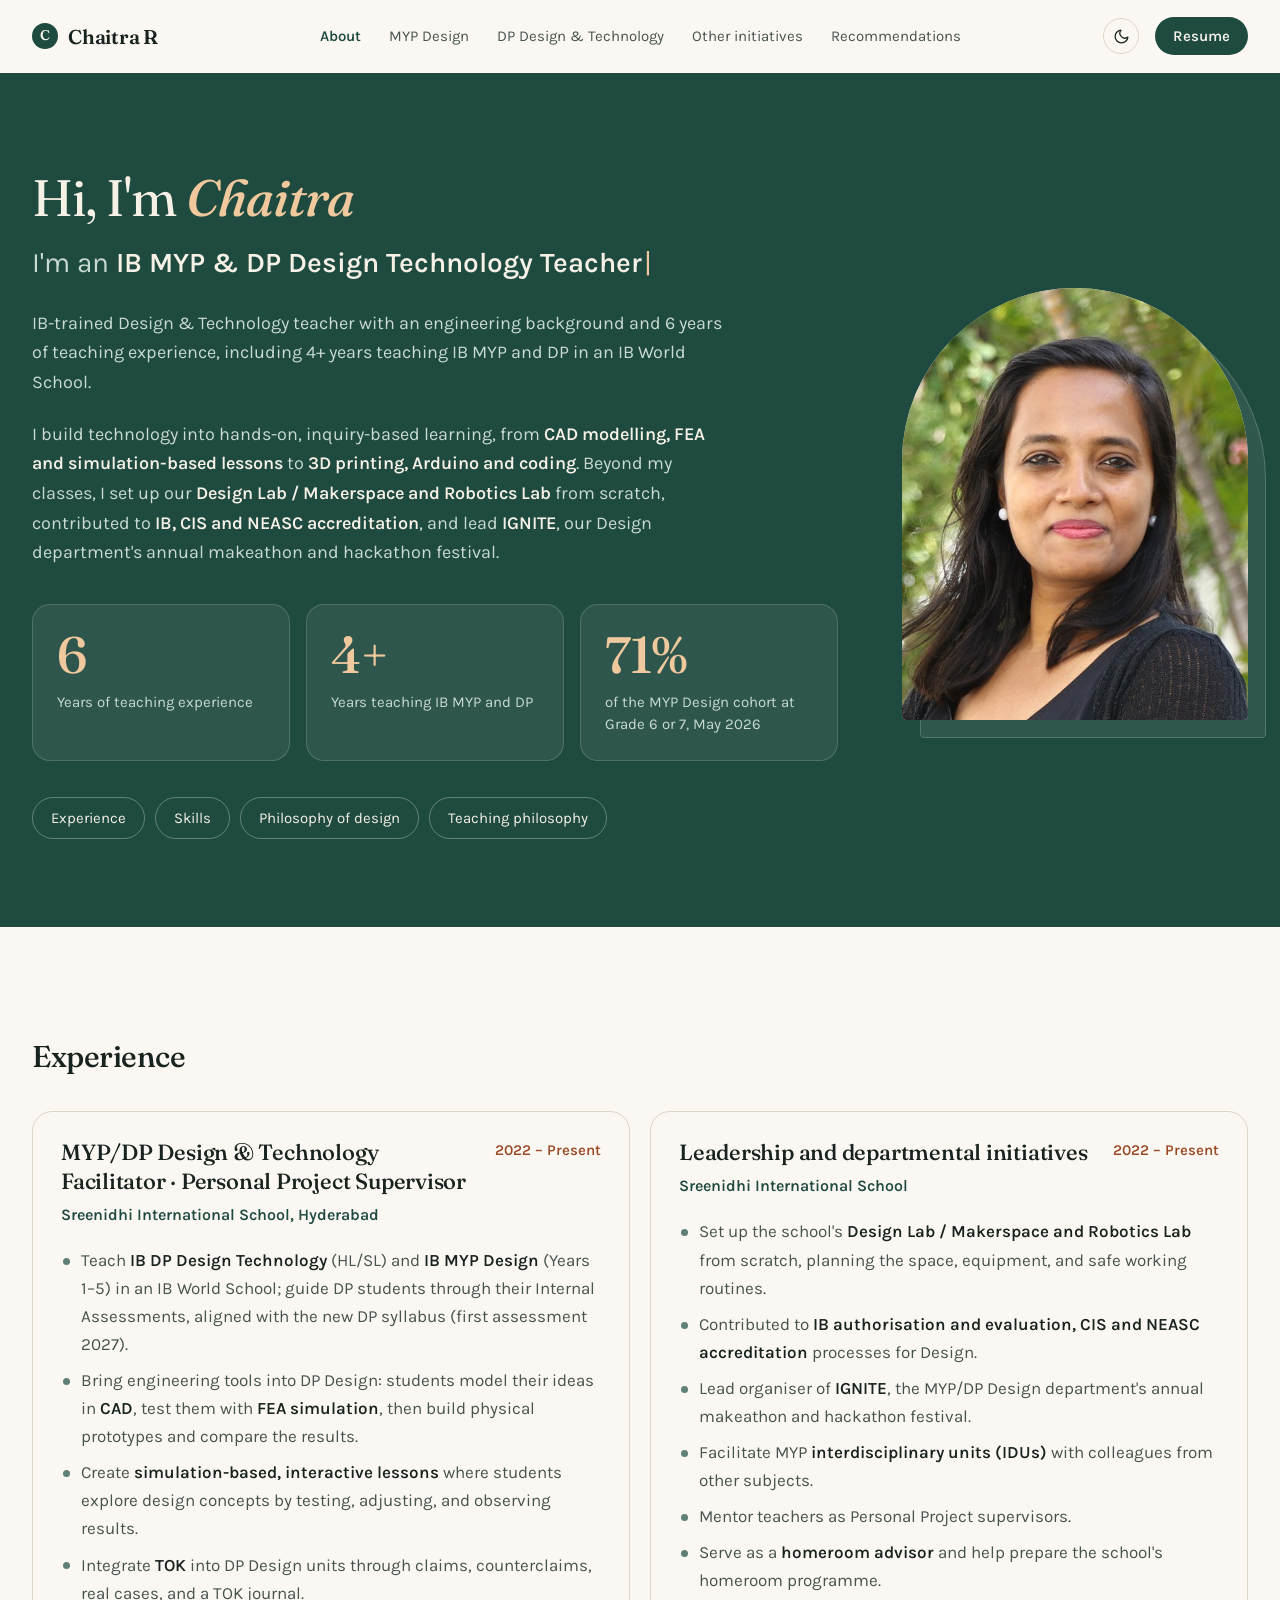
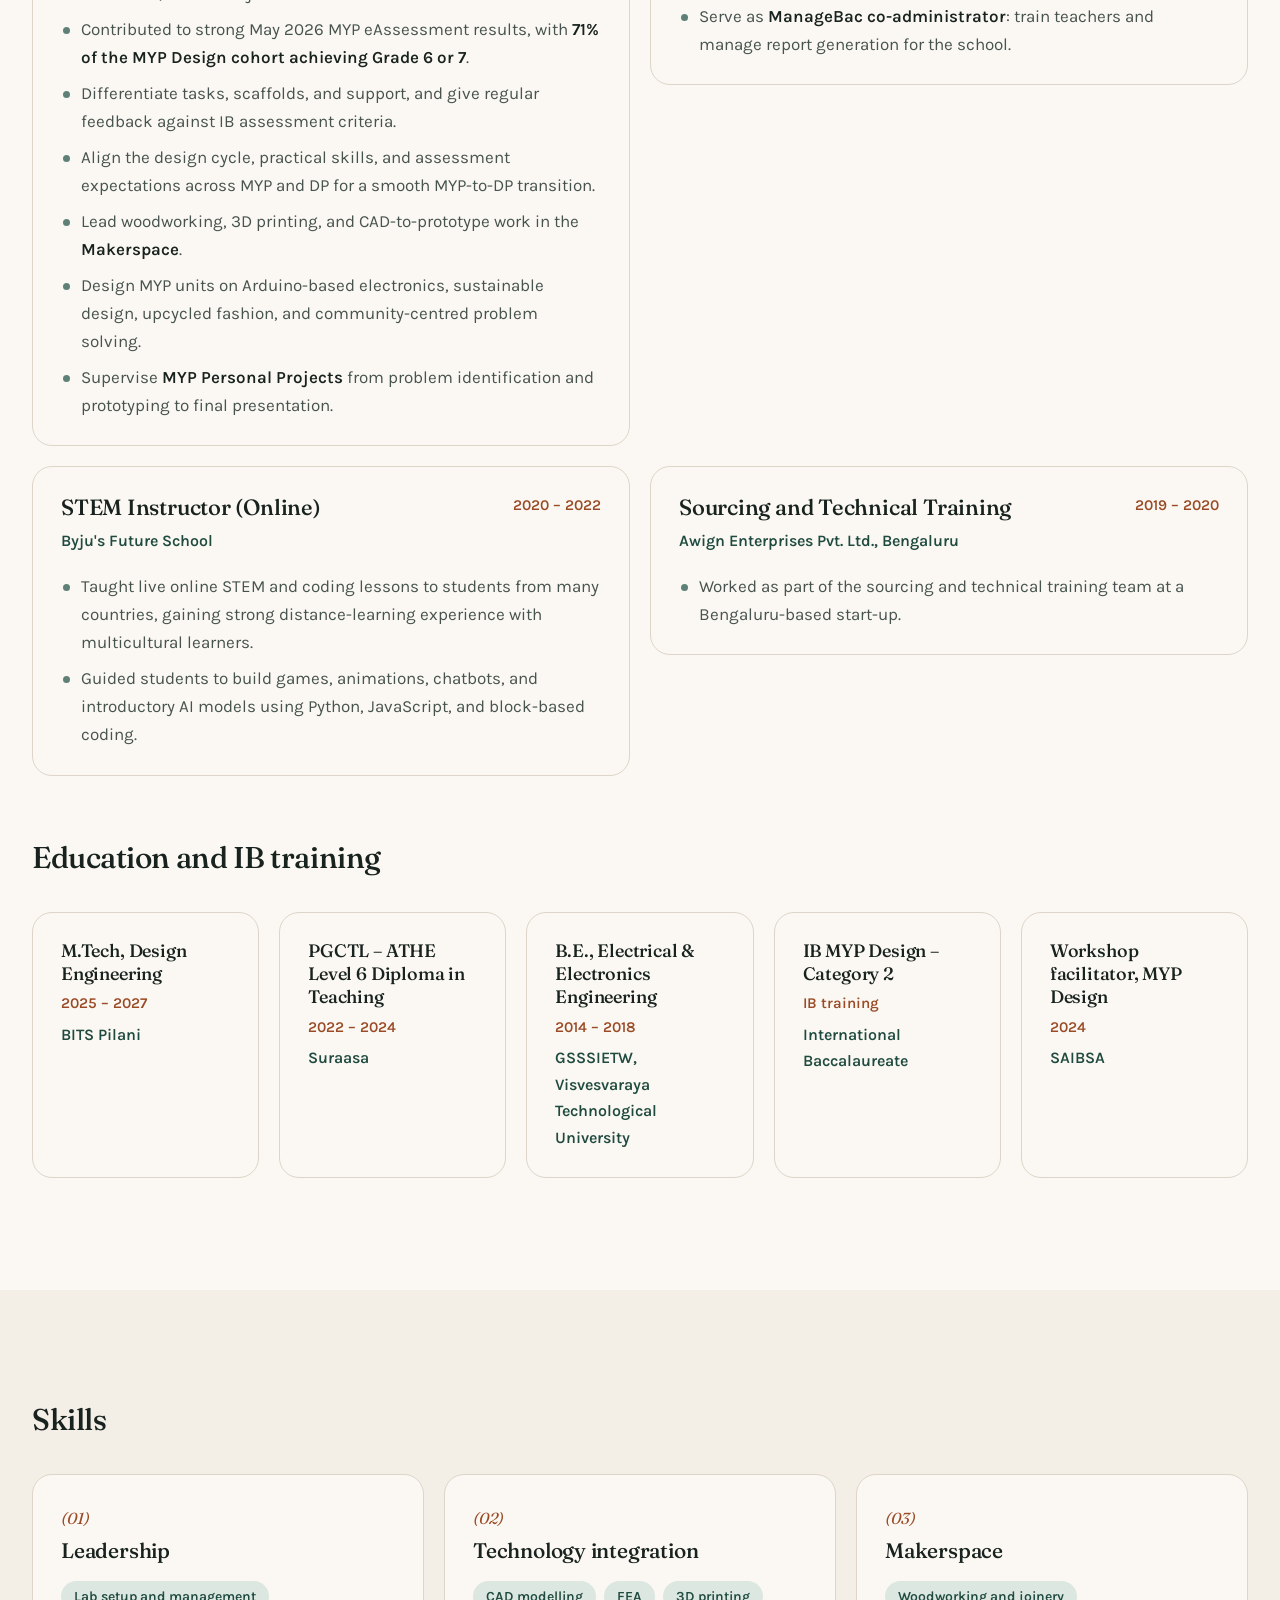
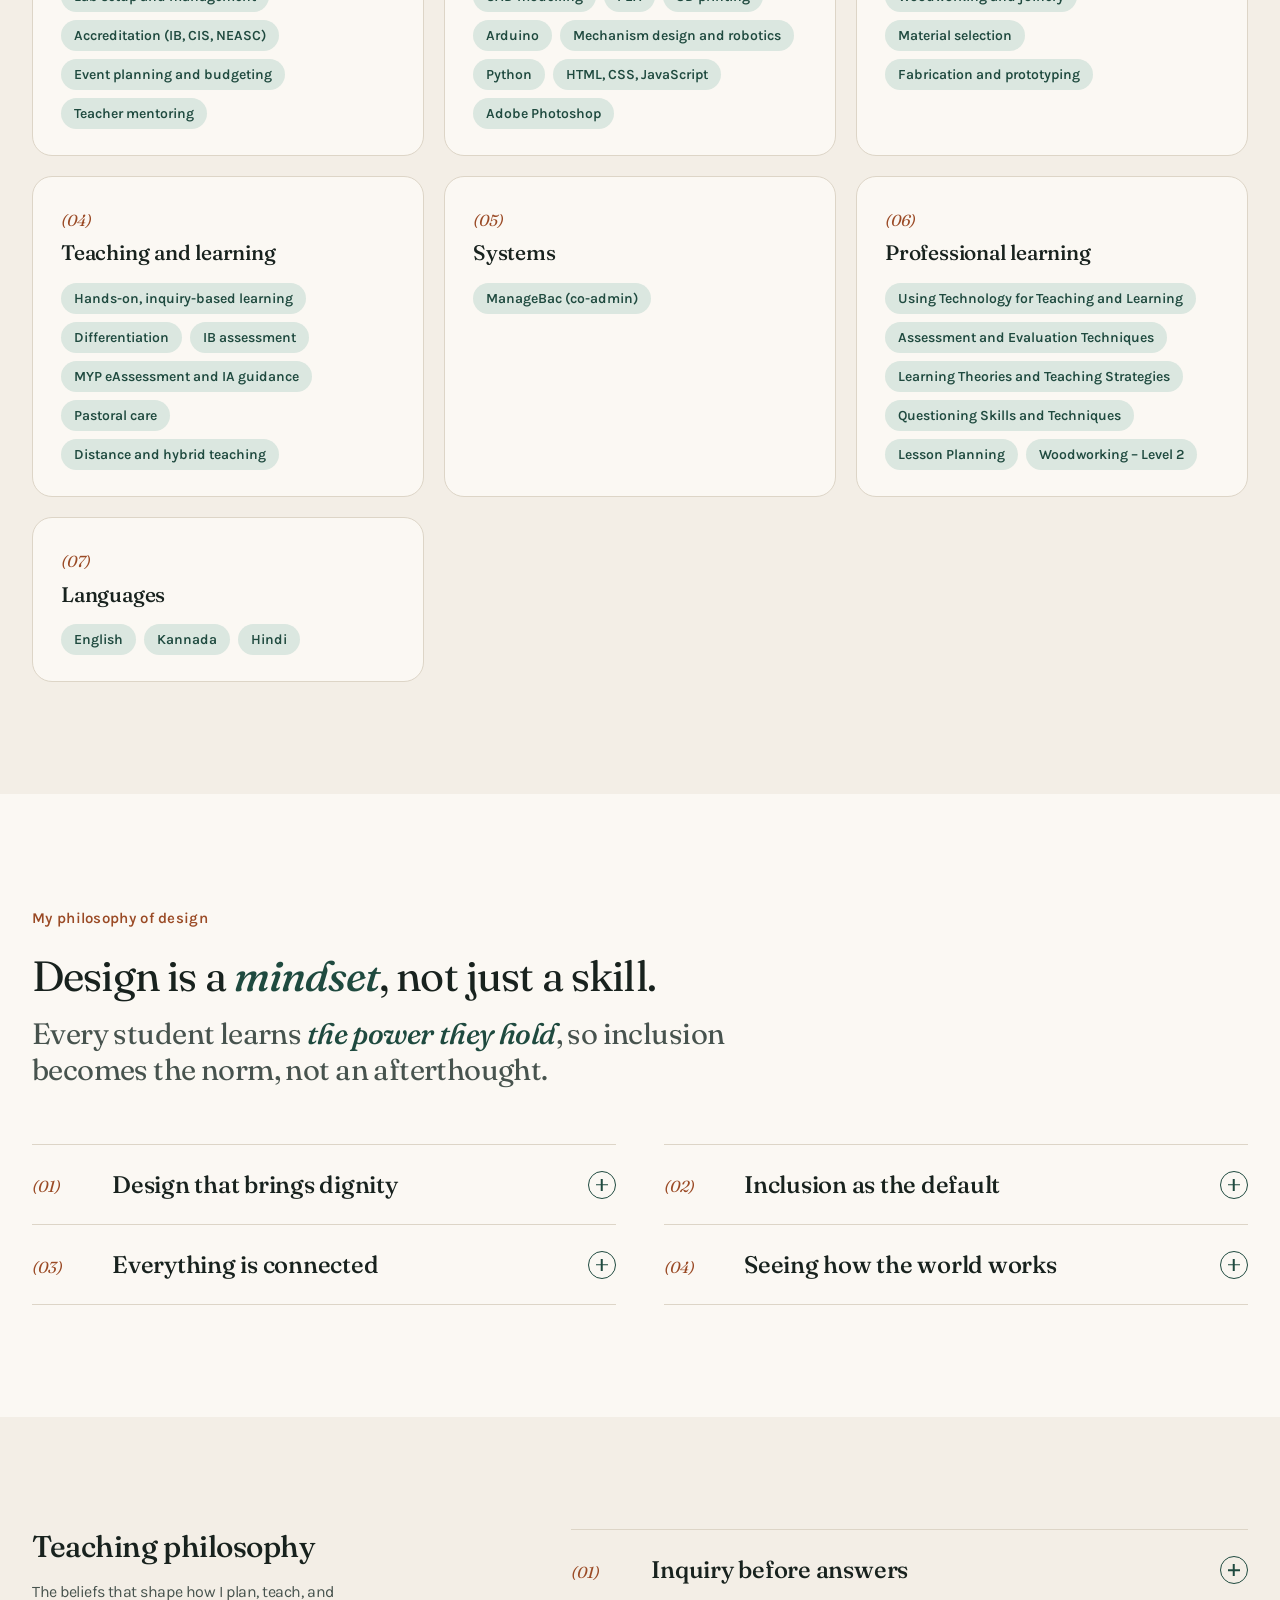
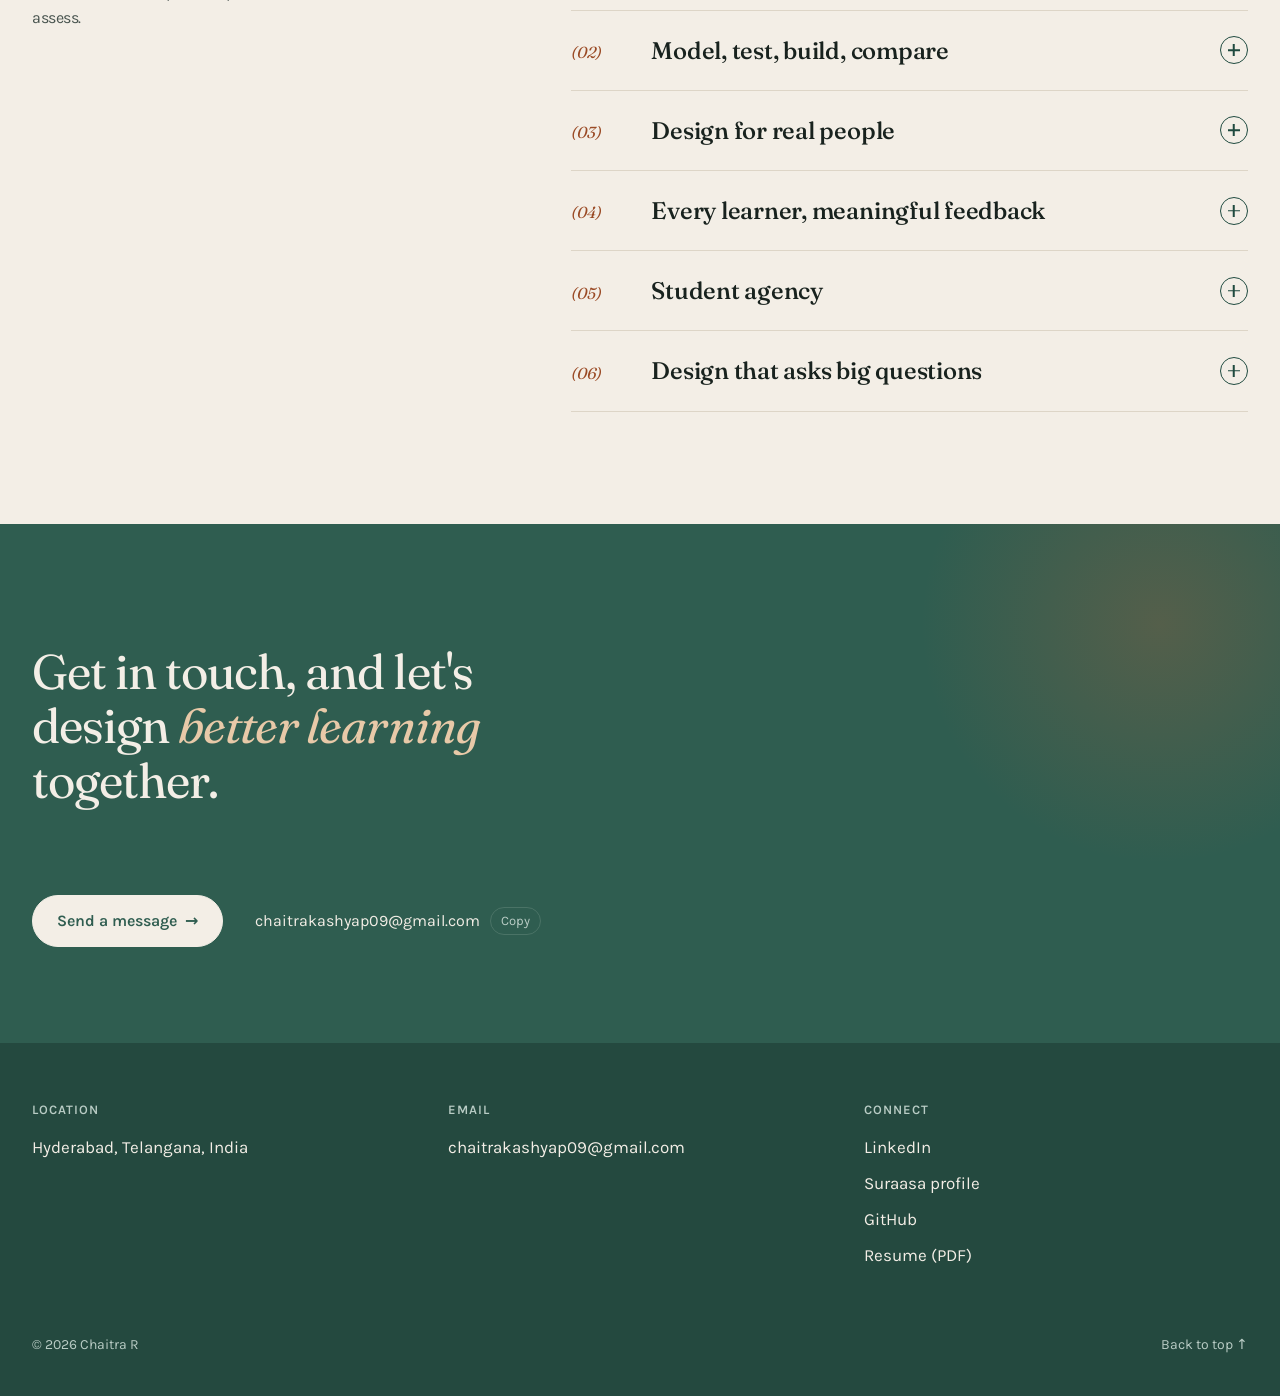
==== about.html @ c166f8aa "Portfolio site for Chaitra R Clean history: single commit containing the current site.  Co-Authored-" ====
<!doctype html>
<html lang="en">
<head>
  <meta charset="utf-8">
  <meta name="viewport" content="width=device-width, initial-scale=1">
  <title>About — Chaitra R</title>
  <meta name="description" content="About Chaitra R: IB MYP and DP Design Technology teacher, teaching philosophy, experience, education, and skills.">
  <script>try { var t = localStorage.getItem('theme'); if (t) document.documentElement.dataset.theme = t; } catch (e) {}</script>
  <link rel="preconnect" href="https://fonts.googleapis.com">
  <link rel="preconnect" href="https://fonts.gstatic.com" crossorigin>
  <link href="https://fonts.googleapis.com/css2?family=Fraunces:ital,opsz,wght@0,9..144,400;0,9..144,500;0,9..144,600;1,9..144,400;1,9..144,500&family=Karla:wght@400;500;600;700&display=swap" rel="stylesheet">
  <link rel="stylesheet" href="css/style.css">
</head>
<body id="top">
  <header class="site-header">
    <div class="container header-inner">
      <a href="index.html" class="logo"><span class="logo-mark" aria-hidden="true">C</span>Chaitra R</a>
      <nav class="nav" id="menu" aria-label="Main">
        <a href="about.html" aria-current="page">About</a>
        <a href="myp.html">MYP Design</a>
        <a href="dp.html">DP Design &amp; Technology</a>
        <a href="initiatives.html">Other initiatives</a>
        <a href="index.html#recommendations">Recommendations</a>
      </nav>
      <div class="header-actions">
        <button class="icon-btn" id="themeToggle" aria-label="Switch to dark mode" title="Toggle theme">
          <svg class="icon-moon" viewBox="0 0 24 24" width="17" height="17" aria-hidden="true"><path d="M21 12.8A9 9 0 1 1 11.2 3a7 7 0 0 0 9.8 9.8z" fill="none" stroke="currentColor" stroke-width="1.8" stroke-linecap="round" stroke-linejoin="round"/></svg>
          <svg class="icon-sun" viewBox="0 0 24 24" width="17" height="17" aria-hidden="true"><circle cx="12" cy="12" r="4" fill="none" stroke="currentColor" stroke-width="1.8"/><path d="M12 2v2M12 20v2M4.9 4.9l1.4 1.4M17.7 17.7l1.4 1.4M2 12h2M20 12h2M4.9 19.1l1.4-1.4M17.7 6.3l1.4-1.4" stroke="currentColor" stroke-width="1.8" stroke-linecap="round"/></svg>
        </button>
        <a class="resume-btn" href="assets/Chaitra_R_CV.pdf" target="_blank" rel="noopener">Resume</a>
        <button class="icon-btn menu-toggle" id="menuToggle" aria-label="Open menu" aria-expanded="false" aria-controls="menu">☰</button>
      </div>
    </div>
  </header>

  <main>
    <section class="about-hero" id="who">
      <div class="container hero-split">
        <div class="reveal">
          <h1>Hi, I'm <em>Chaitra</em></h1>
          <p class="role-line" aria-label="IB MYP and DP Design Technology Teacher, Design and Technology Educator, Makerspace Lead, IB Educator, Design Engineer">I'm an <span class="typed" id="typed" data-words='["IB MYP &amp; DP Design Technology Teacher", "Design &amp; Technology Educator", "Makerspace Lead", "IB Educator", "Design Engineer"]'>IB MYP &amp; DP Design Technology Teacher</span><span class="cursor" aria-hidden="true">|</span></p>
          <p class="lead">IB-trained Design &amp; Technology teacher with an engineering background and 6 years of teaching experience, including 4+ years teaching IB MYP and DP in an IB World School.</p>
          <p class="lead">I build technology into hands-on, inquiry-based learning, from <strong>CAD modelling, FEA and simulation-based lessons</strong> to <strong>3D printing, Arduino and coding</strong>. Beyond my classes, I set up our <strong>Design Lab / Makerspace and Robotics Lab</strong> from scratch, contributed to <strong>IB, CIS and NEASC accreditation</strong>, and lead <strong>IGNITE</strong>, our Design department's annual makeathon and hackathon festival.</p>
          <div class="stats">
            <div class="stat"><strong data-count="6">6</strong><span>Years of teaching experience</span></div>
            <div class="stat"><strong data-count="4" data-suffix="+">4+</strong><span>Years teaching IB MYP and DP</span></div>
            <div class="stat"><strong data-count="71" data-suffix="%">71%</strong><span>of the MYP Design cohort at Grade 6 or 7, May 2026</span></div>
          </div>
          <div class="subnav" aria-label="On this page">
            <a href="#experience">Experience</a>
            <a href="#skills">Skills</a>
            <a href="#design-philosophy">Philosophy of design</a>
            <a href="#philosophy">Teaching philosophy</a>
          </div>
        </div>
        <div class="portrait-wrap reveal">
          <div class="portrait"><img src="assets/chaitra-r.jpg" alt="Portrait of Chaitra R"></div>
        </div>
      </div>
    </section>

    <section class="section" id="experience">
      <div class="container">
        <div class="row-head reveal"><h2>Experience</h2></div>
        <div>
          <ol class="rows card-grid exp-grid">
            <li class="reveal">
              <h3>MYP/DP Design &amp; Technology Facilitator · Personal Project Supervisor</h3>
              <p class="date">2022 – Present</p>
              <p class="org">Sreenidhi International School, Hyderabad</p>
              <ul class="points">
                <li>Teach <strong>IB DP Design Technology</strong> (HL/SL) and <strong>IB MYP Design</strong> (Years 1–5) in an IB World School; guide DP students through their Internal Assessments, aligned with the new DP syllabus (first assessment 2027).</li>
                <li>Bring engineering tools into DP Design: students model their ideas in <strong>CAD</strong>, test them with <strong>FEA simulation</strong>, then build physical prototypes and compare the results.</li>
                <li>Create <strong>simulation-based, interactive lessons</strong> where students explore design concepts by testing, adjusting, and observing results.</li>
                <li>Integrate <strong>TOK</strong> into DP Design units through claims, counterclaims, real cases, and a TOK journal.</li>
                <li>Contributed to strong May 2026 MYP eAssessment results, with <strong>71% of the MYP Design cohort achieving Grade 6 or 7</strong>.</li>
                <li>Differentiate tasks, scaffolds, and support, and give regular feedback against IB assessment criteria.</li>
                <li>Align the design cycle, practical skills, and assessment expectations across MYP and DP for a smooth MYP-to-DP transition.</li>
                <li>Lead woodworking, 3D printing, and CAD-to-prototype work in the <strong>Makerspace</strong>.</li>
                <li>Design MYP units on Arduino-based electronics, sustainable design, upcycled fashion, and community-centred problem solving.</li>
                <li>Supervise <strong>MYP Personal Projects</strong> from problem identification and prototyping to final presentation.</li>
              </ul>
            </li>
            <li class="reveal">
              <h3>Leadership and departmental initiatives</h3>
              <p class="date">2022 – Present</p>
              <p class="org">Sreenidhi International School</p>
              <ul class="points">
                <li>Set up the school's <strong>Design Lab / Makerspace and Robotics Lab</strong> from scratch, planning the space, equipment, and safe working routines.</li>
                <li>Contributed to <strong>IB authorisation and evaluation, CIS and NEASC accreditation</strong> processes for Design.</li>
                <li>Lead organiser of <strong>IGNITE</strong>, the MYP/DP Design department's annual makeathon and hackathon festival.</li>
                <li>Facilitate MYP <strong>interdisciplinary units (IDUs)</strong> with colleagues from other subjects.</li>
                <li>Mentor teachers as Personal Project supervisors.</li>
                <li>Serve as a <strong>homeroom advisor</strong> and help prepare the school's homeroom programme.</li>
                <li>Serve as <strong>ManageBac co-administrator</strong>: train teachers and manage report generation for the school.</li>
              </ul>
            </li>
            <li class="reveal">
              <h3>STEM Instructor (Online)</h3>
              <p class="date">2020 – 2022</p>
              <p class="org">Byju's Future School</p>
              <ul class="points">
                <li>Taught live online STEM and coding lessons to students from many countries, gaining strong distance-learning experience with multicultural learners.</li>
                <li>Guided students to build games, animations, chatbots, and introductory AI models using Python, JavaScript, and block-based coding.</li>
              </ul>
            </li>
            <li class="reveal">
              <h3>Sourcing and Technical Training</h3>
              <p class="date">2019 – 2020</p>
              <p class="org">Awign Enterprises Pvt. Ltd., Bengaluru</p>
              <ul class="points">
                <li>Worked as part of the sourcing and technical training team at a Bengaluru-based start-up.</li>
              </ul>
            </li>
          </ol>

          <div class="row-head reveal edu-head" id="education"><h2>Education and IB training</h2></div>
          <ol class="rows card-grid edu-grid">
            <li class="reveal"><h3>M.Tech, Design Engineering</h3><p class="date">2025 – 2027</p><p class="org">BITS Pilani</p></li>
            <li class="reveal"><h3>PGCTL – ATHE Level 6 Diploma in Teaching</h3><p class="date">2022 – 2024</p><p class="org">Suraasa</p></li>
            <li class="reveal"><h3>B.E., Electrical &amp; Electronics Engineering</h3><p class="date">2014 – 2018</p><p class="org">GSSSIETW, Visvesvaraya Technological University</p></li>
            <li class="reveal"><h3>IB MYP Design – Category 2</h3><p class="date">IB training</p><p class="org">International Baccalaureate</p></li>
            <li class="reveal"><h3>Workshop facilitator, MYP Design</h3><p class="date">2024</p><p class="org">SAIBSA</p></li>
          </ol>
        </div>
      </div>
    </section>

    <section class="section cream" id="skills">
      <div class="container">
        <div class="row-head reveal"><h2>Skills</h2></div>
        <ol class="num-list card-grid skill-grid">
          <li class="reveal"><span class="num">(01)</span><div><h3>Leadership</h3><div class="chips"><span class="chip">Lab setup and management</span><span class="chip">Accreditation (IB, CIS, NEASC)</span><span class="chip">Event planning and budgeting</span><span class="chip">Teacher mentoring</span></div></div></li>
          <li class="reveal"><span class="num">(02)</span><div><h3>Technology integration</h3><div class="chips"><span class="chip">CAD modelling</span><span class="chip">FEA</span><span class="chip">3D printing</span><span class="chip">Arduino</span><span class="chip">Mechanism design and robotics</span><span class="chip">Python</span><span class="chip">HTML, CSS, JavaScript</span><span class="chip">Adobe Photoshop</span></div></div></li>
          <li class="reveal"><span class="num">(03)</span><div><h3>Makerspace</h3><div class="chips"><span class="chip">Woodworking and joinery</span><span class="chip">Material selection</span><span class="chip">Fabrication and prototyping</span></div></div></li>
          <li class="reveal"><span class="num">(04)</span><div><h3>Teaching and learning</h3><div class="chips"><span class="chip">Hands-on, inquiry-based learning</span><span class="chip">Differentiation</span><span class="chip">IB assessment</span><span class="chip">MYP eAssessment and IA guidance</span><span class="chip">Pastoral care</span><span class="chip">Distance and hybrid teaching</span></div></div></li>
          <li class="reveal"><span class="num">(05)</span><div><h3>Systems</h3><div class="chips"><span class="chip">ManageBac (co-admin)</span></div></div></li>
          <li class="reveal"><span class="num">(06)</span><div><h3>Professional learning</h3><div class="chips"><span class="chip">Using Technology for Teaching and Learning</span><span class="chip">Assessment and Evaluation Techniques</span><span class="chip">Learning Theories and Teaching Strategies</span><span class="chip">Questioning Skills and Techniques</span><span class="chip">Lesson Planning</span><span class="chip">Woodworking – Level 2</span></div></div></li>
          <li class="reveal"><span class="num">(07)</span><div><h3>Languages</h3><div class="chips"><span class="chip">English</span><span class="chip">Kannada</span><span class="chip">Hindi</span></div></div></li>
        </ol>
      </div>
    </section>

    <section class="section design-philosophy" id="design-philosophy">
      <div class="container">
        <p class="page-label reveal">My philosophy of design</p>
        <p class="big-statement animate-words">Design is a <em>mindset</em>, not just a skill.</p>
        <p class="big-statement second animate-words">Every student learns <em>the power they hold</em>, so inclusion becomes the norm, not an afterthought.</p>
        <ol class="num-list accordion two-col-acc">
          <li class="reveal"><details><summary><span class="num">(01)</span><h3>Design that brings dignity</h3><span class="toggle" aria-hidden="true"></span></summary><div class="detail-body"><p>When a product shuts someone out, it quietly tells them they don't belong. A colour-blind person who can't use an app feels incapable, and that chips away at their self-esteem. Whether it's a community space or an app, good design makes everyone feel valued and makes room for everyone.</p></div></details></li>
          <li class="reveal"><details><summary><span class="num">(02)</span><h3>Inclusion as the default</h3><span class="toggle" aria-hidden="true"></span></summary><div class="detail-body"><p>Inclusive design shouldn't be a special consideration added at the end. From the very first project, students learn to think and design for everyone, asking "can everyone use this?" from the first sketch.</p></div></details></li>
          <li class="reveal"><details><summary><span class="num">(03)</span><h3>Everything is connected</h3><span class="toggle" aria-hidden="true"></span></summary><div class="detail-body"><p>Good designers stay aware of society, politics, and the environment, and of how they are interconnected. Every design decision touches people and the planet.</p></div></details></li>
          <li class="reveal"><details><summary><span class="num">(04)</span><h3>Seeing how the world works</h3><span class="toggle" aria-hidden="true"></span></summary><div class="detail-body"><p>Design is shaped by forces far beyond the drawing board: economics, culture, politics, and the environment. When students study examples like planned obsolescence, they see how products are made to be replaced, and who pays the price. Understanding how the world runs, and the part designers play in it, shapes how they think when they design.</p></div></details></li>
        </ol>
      </div>
    </section>

    <section class="section cream" id="philosophy">
      <div class="container split">
        <div class="split-label sticky reveal">Teaching philosophy<p>The beliefs that shape how I plan, teach, and assess.</p></div>
        <ol class="num-list accordion">
          <li class="reveal"><details><summary><span class="num">(01)</span><h3>Inquiry before answers</h3><span class="toggle" aria-hidden="true"></span></summary><div class="detail-body"><p>Students learn best when they start with a real question. I design hands-on, inquiry-based units where students investigate, test, and discover, so they learn to think critically rather than simply receive information.</p>
              <div class="chips"><span class="chip">Inquiry-based learning</span><span class="chip">Critical thinking</span></div></div></details></li>
          <li class="reveal"><details><summary><span class="num">(02)</span><h3>Model, test, build, compare</h3><span class="toggle" aria-hidden="true"></span></summary><div class="detail-body"><p>I bring real engineering tools into Design. Students model their ideas in CAD, test them with FEA simulation, then build physical prototypes and compare the results, exploring concepts by adjusting and observing, not just reading about them.</p>
              <div class="chips"><span class="chip">CAD</span><span class="chip">FEA simulation</span><span class="chip">Prototyping</span></div></div></details></li>
          <li class="reveal"><details><summary><span class="num">(03)</span><h3>Design for real people</h3><span class="toggle" aria-hidden="true"></span></summary><div class="detail-body"><p>"Don't design for a user you imagined. Design for a user you understood." User-centred and community-centred problem solving keeps every project grounded in a genuine need and connects classroom learning to the real world.</p>
              <div class="chips"><span class="chip">User-centred design</span><span class="chip">Real-world context</span></div></div></details></li>
          <li class="reveal"><details><summary><span class="num">(04)</span><h3>Every learner, meaningful feedback</h3><span class="toggle" aria-hidden="true"></span></summary><div class="detail-body"><p>I differentiate tasks, scaffolds, and support for students of varying abilities, and give regular, meaningful feedback against IB assessment criteria so every student knows their next step.</p>
              <div class="chips"><span class="chip">Differentiation</span><span class="chip">IB assessment</span></div></div></details></li>
          <li class="reveal"><details><summary><span class="num">(05)</span><h3>Student agency</h3><span class="toggle" aria-hidden="true"></span></summary><div class="detail-body"><p>As a Personal Project Supervisor, I guide students through independent design investigations, from identifying a problem to prototyping and presenting, so they own their process and their decisions.</p>
              <div class="chips"><span class="chip">Personal Project</span><span class="chip">Independence</span></div></div></details></li>
          <li class="reveal"><details><summary><span class="num">(06)</span><h3>Design that asks big questions</h3><span class="toggle" aria-hidden="true"></span></summary><div class="detail-body"><p>I integrate Theory of Knowledge into DP Design: students take positions on design claims, analyse real cases, argue as different knowers, and build their own knowledge questions.</p>
              <div class="chips"><span class="chip">TOK</span><span class="chip">Argument</span><span class="chip">Ethics</span></div></div></details></li>
        </ol>
      </div>
    </section>
  </main>

  <section class="contact-block" id="contact">
    <div class="container">
      <h2 class="reveal">Get in touch, and let's design <em>better learning</em> together.</h2>
      <div class="actions">
        <a class="btn-pill" href="mailto:chaitrakashyap09@gmail.com">Send a message <span aria-hidden="true">→</span></a>
        <button class="copy-email" id="copyEmail" data-email="chaitrakashyap09@gmail.com">chaitrakashyap09@gmail.com <span class="copy-hint" id="copyHint">Copy</span></button>
      </div>
    </div>
  </section>

  <footer class="site-footer">
    <div class="container">
      <div class="footer-grid">
        <div><h4>Location</h4><p>Hyderabad, Telangana, India</p></div>
        <div><h4>Email</h4><a href="mailto:chaitrakashyap09@gmail.com">chaitrakashyap09@gmail.com</a></div>
        <div>
          <h4>Connect</h4>
          <ul>
            <li><a href="https://www.linkedin.com/in/chaitra-r-297427243" target="_blank" rel="noopener">LinkedIn</a></li>
            <li><a href="https://learn.suraasa.com/profile/chaitra-r" target="_blank" rel="noopener">Suraasa profile</a></li>
            <li><a href="https://github.com/Chaitrakashyap" target="_blank" rel="noopener">GitHub</a></li>
            <li><a href="assets/Chaitra_R_CV.pdf" target="_blank" rel="noopener">Resume (PDF)</a></li>
          </ul>
        </div>
      </div>
      <div class="footer-bottom"><span>© <span id="year">2026</span> Chaitra R</span><a href="#top">Back to top ↑</a></div>
    </div>
  </footer>

  <div class="toast" id="toast" role="status" aria-live="polite"></div>
  <script src="js/main.js"></script>
</body>
</html>
---- css/style.css ----
/* Minimal, type-led layout inspired by the Ferral Studio Framer template,
   coloured to match the CV: warm cream, forest green, sage, and a touch of clay.
   Fonts: Fraunces (headings) and Karla (text), as in the CV. */
:root {
  --bg: #fbf8f3;
  --cream: #f3eee6;
  --ink: #18221e;
  --muted: #47534e;
  --faint: #6f7c76;
  --line: #ddd5c7;
  --soft: #efe9df;
  --green: #1f4a3f;
  --green-2: #2f5d50;
  --sage: #5f8076;
  --sage-soft: #dbe7e0;
  --clay: #9a4a25;
  --band: #1f4a3f;
  --band-ink: #f6f1e7;
  --band-muted: #c9dad2;
  --band-accent: #f0c89d;
  --on-green: #f7f3ec;
  --block-bg: #2f5d50;
  --block-ink: #f3eee6;
  --block-muted: #b9ccc5;
  --block-line: #4a7366;
  --footer-bg: #24493f;
  --serif: "Fraunces", Georgia, "Times New Roman", serif;
  --sans: "Karla", system-ui, -apple-system, "Segoe UI", sans-serif;
  --pad-x: 32px;
  --max: 1360px;
  color-scheme: light;
}

:root[data-theme="dark"] {
  --bg: #111915;
  --cream: #16201c;
  --ink: #ece6da;
  --muted: #a5b2ac;
  --faint: #6f7e77;
  --line: #2a3631;
  --soft: #1b2622;
  --green: #8fc1ae;
  --green-2: #a9d1c1;
  --sage: #7fa195;
  --sage-soft: #1e2d27;
  --clay: #e09a72;
  --on-green: #111915;
  --block-bg: #1c2e28;
  --block-ink: #ece6da;
  --block-muted: #9db3aa;
  --block-line: #2e4a41;
  --footer-bg: #16241f;
  --band: #1c2e28;
  --band-ink: #ece6da;
  --band-muted: #a9bfb6;
  --band-accent: #e8b98c;
  color-scheme: dark;
}

@media (prefers-color-scheme: dark) {
  :root:not([data-theme="light"]) {
    --bg: #111915;
    --cream: #16201c;
    --ink: #ece6da;
    --muted: #a5b2ac;
    --faint: #6f7e77;
    --line: #2a3631;
    --soft: #1b2622;
    --green: #8fc1ae;
    --green-2: #a9d1c1;
    --sage: #7fa195;
    --sage-soft: #1e2d27;
    --clay: #e09a72;
    --on-green: #111915;
    --block-bg: #1c2e28;
    --block-ink: #ece6da;
    --block-muted: #9db3aa;
    --block-line: #2e4a41;
    --footer-bg: #16241f;
  --band: #1c2e28;
  --band-ink: #ece6da;
  --band-muted: #a9bfb6;
  --band-accent: #e8b98c;
    color-scheme: dark;
  }
}

* { box-sizing: border-box; margin: 0; padding: 0; }
html { scroll-behavior: smooth; scroll-padding-top: 90px; }
body { font-family: var(--sans); font-size: 17px; line-height: 1.65; color: var(--ink); background: var(--bg); -webkit-font-smoothing: antialiased; transition: background 0.3s, color 0.3s; }
a { color: inherit; text-decoration: none; }
ul, ol { list-style: none; }
img { display: block; max-width: 100%; }
::selection { background: var(--green); color: var(--on-green); }
:focus-visible { outline: 2px solid var(--green); outline-offset: 3px; border-radius: 2px; }
.container { width: 100%; max-width: var(--max); margin: 0 auto; padding: 0 var(--pad-x); }
em.accent, .hero h1 em, .statement em, .contact-block h2 em { font-family: var(--serif); font-style: italic; color: var(--green); }

/* Header */
.site-header { position: sticky; top: 0; z-index: 20; background: color-mix(in srgb, var(--bg) 90%, transparent); backdrop-filter: blur(12px); border-bottom: 1px solid transparent; transition: border-color 0.3s; }
.site-header.scrolled { border-bottom-color: var(--line); }
.header-inner { display: grid; grid-template-columns: 1fr auto 1fr; align-items: center; height: 72px; gap: 24px; }
.logo { display: inline-flex; align-items: center; gap: 10px; font-family: var(--serif); font-size: 20px; font-weight: 600; letter-spacing: -0.01em; justify-self: start; color: var(--ink); }
.logo-mark { width: 26px; height: 26px; border-radius: 50%; background: var(--green); color: var(--on-green); display: inline-flex; align-items: center; justify-content: center; font-size: 14px; font-weight: 600; }
.nav { display: flex; gap: 28px; font-size: 15px; }
.nav a { color: var(--muted); transition: color 0.2s; white-space: nowrap; position: relative; }
.nav a:hover { color: var(--green); }
.nav a[aria-current="page"] { color: var(--green); font-weight: 600; }
.header-actions { display: flex; align-items: center; justify-content: flex-end; gap: 16px; }
.icon-btn { display: inline-flex; align-items: center; justify-content: center; width: 36px; height: 36px; border-radius: 50%; border: 1px solid var(--line); background: transparent; color: var(--ink); cursor: pointer; font-size: 17px; transition: border-color 0.2s, color 0.2s; }
.icon-btn:hover { border-color: var(--green); color: var(--green); }
.icon-sun { display: none; }
:root[data-theme="dark"] .icon-sun { display: block; }
:root[data-theme="dark"] .icon-moon { display: none; }
.menu-toggle { display: none; }
.resume-btn { display: inline-flex; align-items: center; gap: 6px; padding: 7px 18px; border-radius: 999px; background: var(--green); color: var(--on-green); font-size: 15px; font-weight: 600; white-space: nowrap; transition: transform 0.2s, background 0.2s; }
.resume-btn:hover { transform: translateY(-1px); background: var(--green-2); }

/* Links, buttons, chips */
.arrow-link { display: inline-flex; align-items: center; gap: 8px; font-size: 16px; font-weight: 600; color: var(--green); }
.arrow-link .arr { display: inline-block; transition: transform 0.25s; }
.arrow-link:hover .arr { transform: translateX(4px); }
.arrow-link.down:hover .arr { transform: translateY(3px); }
.btn-pill { display: inline-flex; align-items: center; gap: 8px; padding: 12px 24px; border-radius: 999px; background: var(--green); color: var(--on-green); font-size: 16px; font-weight: 600; border: 1px solid var(--green); cursor: pointer; font-family: inherit; transition: transform 0.2s, opacity 0.2s; }
.btn-pill:hover { transform: translateY(-2px); }
.chip { display: inline-block; padding: 4px 13px; border-radius: 999px; font-size: 14px; color: var(--green); background: var(--sage-soft); }
.chips { display: flex; flex-wrap: wrap; gap: 8px; }

/* Hero */
.hero { padding: 112px 0 80px; }
.hero h1 { font-family: var(--serif); font-size: clamp(34px, 4.2vw, 62px); font-weight: 400; line-height: 1.1; letter-spacing: -0.02em; max-width: 22ch; font-variation-settings: "opsz" 96; }
.hero h1.long { font-size: clamp(26px, 2.6vw, 38px); line-height: 1.25; max-width: 34ch; }
.hero-meta { margin-top: 40px; display: flex; flex-wrap: wrap; align-items: center; gap: 14px 32px; font-size: 16px; }
.who { display: inline-flex; align-items: center; gap: 12px; color: var(--muted); }
.avatar { width: 48px; height: 48px; border-radius: 50%; object-fit: cover; border: 2px solid var(--bg); box-shadow: 0 0 0 1px var(--line); }
.page-label { font-size: 15px; color: var(--clay); margin-bottom: 20px; font-weight: 600; letter-spacing: 0.02em; }
.hero .lead { margin-top: 28px; max-width: 62ch; font-size: 19px; color: var(--muted); }
.subnav { margin-top: 36px; display: flex; flex-wrap: wrap; gap: 10px; }
.subnav a { padding: 8px 18px; border: 1px solid var(--line); border-radius: 999px; font-size: 15px; color: var(--muted); background: var(--bg); transition: all 0.2s; }
.subnav a:hover { color: var(--on-green); background: var(--green); border-color: var(--green); }
.hero-split { display: grid; grid-template-columns: 1.4fr 0.6fr; gap: 64px; align-items: end; }
.portrait { position: relative; aspect-ratio: 4 / 5; border-radius: 999px 999px 24px 24px; overflow: hidden; background: var(--sage-soft); }
.portrait img { width: 100%; height: 100%; object-fit: cover; object-position: 50% 30%; }
.portrait-wrap { position: relative; }
.portrait-wrap::before { content: ""; position: absolute; inset: 18px -18px -18px 18px; border-radius: 999px 999px 24px 24px; background: var(--cream); border: 1px solid var(--line); z-index: -1; }
.hero-split .portrait-wrap { z-index: 0; max-width: 360px; justify-self: end; width: 100%; }

/* Highlight band */
.highlight { display: inline-flex; align-items: baseline; gap: 10px; margin-top: 28px; padding: 10px 18px; border-radius: 14px; background: var(--sage-soft); color: var(--green); font-size: 16px; }
.highlight strong { font-family: var(--serif); font-size: 22px; font-weight: 600; }

/* Image strip */
.strip { display: grid; grid-template-columns: repeat(4, minmax(0, 1fr)); gap: 12px; padding: 0 var(--pad-x); max-width: var(--max); margin: 0 auto; }
.strip figure { aspect-ratio: 1 / 1; overflow: hidden; background: var(--soft); border-radius: 18px; }
.strip img { width: 100%; height: 100%; object-fit: cover; transition: transform 0.8s ease; }
.strip figure:hover img { transform: scale(1.04); }

/* Sections */
.section { padding: 112px 0; }
.section.cream { background: var(--cream); }
.row-head { display: flex; justify-content: space-between; align-items: baseline; gap: 16px; margin-bottom: 36px; }
.row-head h2, .split-label { font-family: var(--serif); font-size: 30px; font-weight: 500; letter-spacing: -0.015em; line-height: 1.2; }
.split { display: grid; grid-template-columns: 1fr 1.4fr; gap: 56px; }
.split-label p { margin-top: 14px; font-family: var(--sans); font-size: 16px; font-weight: 400; color: var(--muted); max-width: 34ch; line-height: 1.6; }
.split-label.sticky { position: sticky; top: 110px; align-self: start; }
.statement { font-family: var(--serif); font-size: clamp(24px, 2.4vw, 34px); line-height: 1.3; letter-spacing: -0.015em; font-weight: 400; }
.prose p { color: var(--muted); font-size: 18px; margin-top: 18px; max-width: 62ch; }
.prose strong { color: var(--ink); font-weight: 600; }
.prose .statement { font-size: clamp(24px, 2.4vw, 34px); color: var(--ink); margin-top: 0; max-width: none; }

/* Philosophy of design (Home) */
.big-statement { font-family: var(--serif); font-size: clamp(28px, 3.3vw, 48px); font-weight: 400; line-height: 1.22; letter-spacing: -0.02em; max-width: 30ch; }
.big-statement em { font-family: var(--serif); font-style: italic; color: var(--green); }
.principles { display: grid; grid-template-columns: repeat(4, minmax(0, 1fr)); gap: 32px; margin-top: 72px; }
.principles li { border-top: 2px solid var(--green); padding-top: 22px; }
.principles h3 { font-family: var(--serif); font-size: 22px; font-weight: 500; line-height: 1.3; margin-top: 10px; letter-spacing: -0.01em; }
.principles p { color: var(--muted); margin-top: 10px; font-size: 16px; }
.pull-quote { margin-top: 72px; padding: 32px 36px; border-radius: 22px; background: var(--bg); border: 1px solid var(--line); display: flex; flex-wrap: wrap; align-items: center; justify-content: space-between; gap: 16px 40px; }
.pull-quote p { font-family: var(--serif); font-style: italic; font-size: clamp(20px, 1.9vw, 26px); line-height: 1.4; color: var(--green); max-width: 46ch; }

/* Numbered list (01) (02) */
.num-list > li { display: grid; grid-template-columns: 64px 1fr; gap: 8px 16px; padding: 30px 0; border-top: 1px solid var(--line); }
.num-list > li:last-child { border-bottom: 1px solid var(--line); }
.num { font-family: var(--serif); font-size: 16px; color: var(--clay); padding-top: 4px; font-style: italic; }
.num-list h3 { font-family: var(--serif); font-size: 24px; font-weight: 500; letter-spacing: -0.01em; line-height: 1.3; }
.num-list p { color: var(--muted); margin-top: 10px; max-width: 62ch; }
.num-list .chips { margin-top: 16px; }
.num-list .arrow-link { margin-top: 16px; }
.item-media { margin-top: 20px; display: block; max-width: 560px; aspect-ratio: 16 / 10; overflow: hidden; border-radius: 16px; border: 1px solid var(--line); background: var(--soft); }
.item-media img { width: 100%; height: 100%; object-fit: cover; object-position: top left; transition: transform 0.6s; }
.item-media:hover img { transform: scale(1.03); }

/* Rows: experience and education */
.rows > li { display: grid; grid-template-columns: 1fr auto; gap: 6px 24px; padding: 28px 0; border-top: 1px solid var(--line); }
.rows > li:last-child { border-bottom: 1px solid var(--line); }
.rows h3 { font-family: var(--serif); font-size: 22px; font-weight: 500; letter-spacing: -0.01em; line-height: 1.3; }
.rows .org { color: var(--green); font-size: 16px; font-weight: 600; grid-column: 1; }
.rows .date { color: var(--clay); font-size: 15px; font-weight: 600; white-space: nowrap; grid-column: 2; grid-row: 1; }
.rows .points { grid-column: 1 / -1; margin-top: 12px; display: flex; flex-direction: column; gap: 8px; color: var(--muted); max-width: 74ch; }
.rows .points li { position: relative; padding-left: 20px; }
.rows .points li::before { content: ""; position: absolute; left: 2px; top: 0.7em; width: 7px; height: 7px; border-radius: 50%; background: var(--sage); }
.rows .points strong { color: var(--ink); font-weight: 600; }
.sub-title { font-family: var(--serif); font-size: 24px; font-weight: 500; margin: 64px 0 12px; }

/* Stats */
.stats { display: grid; grid-template-columns: repeat(3, 1fr); gap: 16px; margin-top: 48px; }
.stat { padding: 24px; border-radius: 18px; background: var(--bg); border: 1px solid var(--line); }
.section.cream .stat { background: var(--bg); }
.stat strong { display: block; font-family: var(--serif); font-size: clamp(40px, 4vw, 58px); font-weight: 500; letter-spacing: -0.02em; line-height: 1; color: var(--green); }
.stat span { display: block; margin-top: 12px; color: var(--muted); font-size: 15px; line-height: 1.45; }

/* Work cards */
.work-grid { display: grid; grid-template-columns: repeat(3, minmax(0, 1fr)); gap: 28px; }
.work-card .media { aspect-ratio: 4 / 3; overflow: hidden; background: var(--soft); border-radius: 18px; border: 1px solid var(--line); }
.work-card .media img { width: 100%; height: 100%; object-fit: cover; object-position: top left; transition: transform 0.8s ease; }
.work-card .media img.center { object-position: center; }
.work-card:hover .media img { transform: scale(1.04); }
.work-meta { display: flex; justify-content: space-between; align-items: baseline; gap: 16px; padding-top: 16px; }
.work-meta strong { font-family: var(--serif); font-size: 21px; font-weight: 500; }
.work-meta span { color: var(--muted); text-align: right; font-size: 15px; }
.work-card:hover .work-meta strong { color: var(--green); }

/* Interactive tool cards */
.tool-grid { display: grid; grid-template-columns: repeat(3, minmax(0, 1fr)); gap: 28px; }
.tool-card { background: var(--bg); border: 1px solid var(--line); border-radius: 20px; overflow: hidden; display: flex; flex-direction: column; }
.tool-card .media { display: block; aspect-ratio: 16 / 10; overflow: hidden; border-bottom: 1px solid var(--line); background: var(--soft); }
.tool-card .media img { width: 100%; height: 100%; object-fit: cover; object-position: top left; transition: transform 0.6s; }
.tool-card:hover .media img { transform: scale(1.03); }
.tool-body { padding: 22px 24px 26px; display: flex; flex-direction: column; flex: 1; }
.tool-card h3 { font-family: var(--serif); font-size: 21px; font-weight: 500; letter-spacing: -0.01em; line-height: 1.3; }
.tool-card p { color: var(--muted); font-size: 16px; margin-top: 10px; }
.tool-card .chips { margin-top: 16px; }
.tool-card .arrow-link { margin-top: auto; padding-top: 18px; }

.gallery video.clip { display: block; width: 100%; aspect-ratio: 4 / 3; object-fit: cover; border-radius: 16px; background: #000; }
.ep-pages .shot { aspect-ratio: 1 / 1.3; }
.tool-card .arrow-link.second { margin-top: 0; padding-top: 8px; }
.muted-intro em { font-family: var(--serif); color: var(--green); }
.muted-intro { color: var(--muted); font-size: 18px; max-width: 70ch; margin: -12px 0 56px; }

/* Recommendations */
.rec-grid { display: grid; grid-template-columns: repeat(3, minmax(0, 1fr)); gap: 24px; align-items: start; }
.rec-card { display: flex; flex-direction: column; gap: 18px; padding: 28px; border-radius: 22px; background: var(--cream); border: 1px solid var(--line); }
.rec-quote { font-family: var(--serif); font-style: italic; font-size: 21px; line-height: 1.4; color: var(--green); }
.rec-card details summary { cursor: pointer; font-weight: 600; color: var(--green); font-size: 15px; list-style: none; display: inline-flex; align-items: center; gap: 6px; }
.rec-card details summary::-webkit-details-marker { display: none; }
.rec-card details summary::after { content: "+"; font-size: 18px; line-height: 1; transition: transform 0.2s; }
.rec-card details[open] summary::after { transform: rotate(45deg); }
.rec-full { color: var(--muted); font-size: 15px; display: flex; flex-direction: column; gap: 10px; }
.rec-card details .rec-full { margin-top: 14px; }
.rec-person { display: flex; gap: 14px; align-items: flex-start; padding-top: 18px; border-top: 1px solid var(--line); margin-top: auto; }
.rec-avatar { flex-shrink: 0; width: 44px; height: 44px; border-radius: 50%; background: var(--green); color: var(--on-green); display: inline-flex; align-items: center; justify-content: center; font-family: var(--serif); font-weight: 600; font-size: 15px; }
.rec-person strong { display: block; font-family: var(--serif); font-size: 18px; font-weight: 600; }
.rec-person span { display: block; color: var(--muted); font-size: 14px; line-height: 1.45; }
.rec-person .rec-meta { color: var(--clay); font-weight: 600; margin-top: 4px; }
.rec-person .rec-avatar { display: inline-flex; color: var(--on-green); font-size: 15px; line-height: 1; }
.letter-card { margin-top: 32px; display: grid; grid-template-columns: 300px 1fr; gap: 40px; align-items: center; padding: 32px; border-radius: 22px; background: var(--sage-soft); }
.gallery.letter-thumb { display: block; }
.letter-thumb .shot { aspect-ratio: 1 / 1.414; border-radius: 10px; background: #fff; box-shadow: 0 10px 30px -14px rgba(31, 42, 38, 0.35); }
.letter-thumb .shot img { object-fit: cover; object-position: top; }
.letter-thumb figcaption { display: none; }
.letter-body .rec-quote { font-size: 23px; }
.letter-text { color: var(--muted); margin-top: 14px; max-width: 64ch; }
.letter-body .rec-person { margin-top: 22px; border-top-color: color-mix(in srgb, var(--green) 20%, transparent); }

/* Galleries */
.gallery-group + .gallery-group { margin-top: 88px; }
.gallery-head { display: grid; grid-template-columns: 1fr 1.4fr; gap: 56px; margin-bottom: 28px; }
.gallery-head h3 { font-family: var(--serif); font-size: 24px; font-weight: 500; letter-spacing: -0.01em; line-height: 1.3; }
.gallery-head p { color: var(--muted); }
.gallery-head .chips { margin-top: 14px; }
.gallery { display: grid; grid-template-columns: repeat(3, minmax(0, 1fr)); gap: 24px; }
.gallery figure { display: flex; flex-direction: column; gap: 10px; }
.shot { display: block; width: 100%; aspect-ratio: 4 / 3; padding: 0; border: 0; border-radius: 16px; background: var(--soft); cursor: zoom-in; overflow: hidden; }
.shot img { width: 100%; height: 100%; object-fit: cover; transition: transform 0.6s; }
.shot:hover img { transform: scale(1.03); }
.gallery.contain .shot { padding: 10px; border: 1px solid var(--line); background: var(--bg); }
.gallery.contain .shot img { object-fit: contain; border-radius: 8px; }
.gallery figcaption { font-size: 15px; color: var(--muted); line-height: 1.45; }

/* Empty states */
.empty { padding: 48px 32px; border: 1.5px dashed var(--sage); border-radius: 20px; text-align: center; color: var(--muted); background: color-mix(in srgb, var(--sage-soft) 50%, transparent); }
.empty strong { display: block; font-family: var(--serif); color: var(--green); font-weight: 500; font-size: 22px; margin-bottom: 6px; }

/* Contact block and footer */
.contact-block { background: var(--block-bg); color: var(--block-ink); padding: 120px 0 96px; position: relative; overflow: hidden; }
.contact-block::after { content: ""; position: absolute; width: 520px; height: 520px; right: -140px; top: -160px; border-radius: 50%; background: radial-gradient(circle, rgba(181, 100, 60, 0.28), transparent 65%); pointer-events: none; }
.contact-block h2 { font-family: var(--serif); font-size: clamp(32px, 3.8vw, 54px); font-weight: 400; letter-spacing: -0.02em; line-height: 1.12; max-width: 18ch; }
.contact-block h2 em { color: #e8c9a8; }
.contact-block .actions { margin-top: 88px; display: flex; flex-wrap: wrap; gap: 16px 32px; align-items: center; position: relative; z-index: 1; }
.contact-block .btn-pill { background: var(--block-ink); color: var(--block-bg); border-color: var(--block-ink); }
.copy-email { display: inline-flex; align-items: center; gap: 10px; background: none; border: 0; color: inherit; font: inherit; font-size: 16px; cursor: pointer; padding: 0; }
.copy-hint { font-size: 13px; padding: 2px 10px; border: 1px solid var(--block-line); border-radius: 999px; color: var(--block-muted); }
.site-footer { background: var(--footer-bg); color: var(--block-ink); padding: 56px 0 40px; }
.footer-grid { display: grid; grid-template-columns: repeat(3, 1fr); gap: 32px; }
.footer-grid h4 { font-size: 13px; font-weight: 600; color: var(--block-muted); margin-bottom: 12px; letter-spacing: 0.08em; text-transform: uppercase; }
.footer-grid li { margin-bottom: 8px; }
.footer-grid a:hover { text-decoration: underline; text-underline-offset: 3px; }
.footer-bottom { margin-top: 56px; display: flex; justify-content: space-between; gap: 16px; font-size: 14px; color: var(--block-muted); }

/* Toast and lightbox */
.toast { position: fixed; left: 50%; bottom: 32px; transform: translate(-50%, 20px); background: var(--green); color: var(--on-green); padding: 10px 18px; border-radius: 999px; font-size: 15px; opacity: 0; pointer-events: none; transition: opacity 0.3s, transform 0.3s; z-index: 60; }
.toast.show { opacity: 1; transform: translate(-50%, 0); }
.lightbox { position: fixed; inset: 0; z-index: 50; display: flex; align-items: center; justify-content: center; gap: 12px; padding: 24px; background: rgba(14, 24, 20, 0.94); }
.lightbox[hidden] { display: none; }
.lb-figure { display: flex; flex-direction: column; align-items: center; gap: 12px; max-width: min(1400px, 100%); }
.lb-figure img { max-width: 100%; max-height: calc(100vh - 120px); object-fit: contain; background: #fff; border-radius: 8px; }
.lb-figure figcaption { color: #e9e4da; font-size: 15px; text-align: center; }
.lb-btn { flex-shrink: 0; width: 44px; height: 44px; border-radius: 50%; border: 1px solid rgba(255, 255, 255, 0.3); background: transparent; color: #fff; font-size: 22px; line-height: 1; cursor: pointer; transition: background 0.2s; }
.lb-btn:hover { background: rgba(255, 255, 255, 0.12); }
.lb-close { position: absolute; top: 16px; right: 16px; font-size: 18px; }
body.lb-open { overflow: hidden; }

/* Reveal on scroll */
.reveal { opacity: 0; transform: translateY(20px); transition: opacity 0.7s ease, transform 0.7s ease; }
.reveal.visible { opacity: 1; transform: none; }
@media (prefers-reduced-motion: reduce) {
  html { scroll-behavior: auto; }
  *, *::before, *::after { animation: none !important; transition: none !important; }
  .reveal { opacity: 1; transform: none; }
}

/* Tablet */
@media (max-width: 1100px) {
  .nav { gap: 18px; }
  .header-actions .send { display: none; }
}
@media (max-width: 960px) {
  :root { --pad-x: 24px; }
  .header-inner { grid-template-columns: 1fr auto; height: auto; min-height: 64px; padding-top: 12px; padding-bottom: 12px; row-gap: 8px; }
  .menu-toggle { display: inline-flex; }
  .header-actions { grid-column: 2; grid-row: 1; }
  .nav { display: none; grid-column: 1 / -1; grid-row: 2; flex-direction: column; gap: 4px; padding: 0 0 16px; }
  .nav.open { display: flex; }
  .nav a { padding: 10px 0; font-size: 18px; border-bottom: 1px solid var(--line); }
  .split, .gallery-head, .hero-split { grid-template-columns: 1fr; gap: 28px; }
  .hero-split .portrait-wrap { justify-self: start; max-width: 300px; }
  .split-label.sticky { position: static; }
  .work-grid, .tool-grid { grid-template-columns: repeat(2, minmax(0, 1fr)); }
  .principles { grid-template-columns: repeat(2, minmax(0, 1fr)); margin-top: 48px; }
  .rec-grid { grid-template-columns: 1fr; }
  .letter-card { grid-template-columns: 200px 1fr; gap: 28px; }
  .gallery { grid-template-columns: repeat(2, minmax(0, 1fr)); }
  .strip { grid-template-columns: repeat(2, minmax(0, 1fr)); }
  .section { padding: 88px 0; }
}

/* Mobile */
@media (max-width: 640px) {
  :root { --pad-x: 20px; }
  body { font-size: 16px; }
  .logo { font-size: 18px; white-space: nowrap; gap: 8px; }
  .header-actions { gap: 8px; }
  .resume-btn { padding: 6px 14px; font-size: 14px; }
  .hero { padding: 56px 0 48px; }
  .hero .lead { font-size: 17px; }
  .section { padding: 64px 0; }
  .row-head h2, .split-label { font-size: 26px; }
  .work-grid, .tool-grid, .gallery, .principles { grid-template-columns: 1fr; }
  .principles { gap: 24px; }
  .letter-card { grid-template-columns: 1fr; padding: 22px; }
  .gallery.letter-thumb { max-width: 220px; }
  .rec-card { padding: 22px; }
  .rec-quote { font-size: 19px; }
  .pull-quote { margin-top: 48px; padding: 24px; }
  .num-list > li { grid-template-columns: 44px 1fr; padding: 24px 0; }
  .num-list h3 { font-size: 21px; }
  .rows > li { grid-template-columns: 1fr; }
  .rows .date { grid-column: 1; grid-row: auto; }
  .stats { grid-template-columns: 1fr; }
  .strip { gap: 8px; }
  .footer-grid { grid-template-columns: 1fr; gap: 24px; }
  .footer-bottom { flex-direction: column; }
  .contact-block { padding: 80px 0 64px; }
  .contact-block .actions { margin-top: 56px; }
  .lightbox { padding: 64px 8px 16px; flex-wrap: wrap; align-content: center; }
  .lb-figure { order: -1; width: 100%; }
  .lb-figure img { max-height: calc(100vh - 200px); }
}

/* ---------- Readability: emphasis and labels ---------- */
em.accent, .hero h1 em, .statement em, .big-statement em { font-weight: 500; }
.chip { font-weight: 600; }

/* ---------- About: highlighted "Who I am" band ---------- */
.about-hero { background: var(--band); color: var(--band-ink); padding: 96px 0 88px; }
.about-hero .page-label { color: var(--band-accent); }
.about-hero h1 { font-family: var(--serif); font-size: clamp(34px, 4vw, 58px); font-weight: 400; line-height: 1.12; letter-spacing: -0.02em; max-width: 20ch; }
.about-hero h1 em { font-style: italic; color: var(--band-accent); font-weight: 500; }
.about-hero .lead { color: var(--band-muted); font-size: 18px; margin-top: 22px; max-width: 64ch; }
.about-hero .lead strong { color: var(--band-ink); font-weight: 600; }
.about-hero .stats { margin-top: 36px; }
.about-hero .stat { background: rgba(255, 255, 255, 0.07); border-color: rgba(255, 255, 255, 0.16); }
.about-hero .stat strong { color: var(--band-accent); }
.about-hero .stat span { color: var(--band-muted); }
.about-hero .subnav a { background: transparent; color: var(--band-ink); border-color: rgba(255, 255, 255, 0.3); }
.about-hero .subnav a:hover { background: var(--band-ink); color: var(--band); border-color: var(--band-ink); }
.about-hero .portrait-wrap::before { background: rgba(255, 255, 255, 0.08); border-color: rgba(255, 255, 255, 0.18); }
.about-hero .hero-split { align-items: center; }

/* ---------- Crisp design philosophy with word animation ---------- */
.design-philosophy .big-statement { max-width: 26ch; }
.design-philosophy .big-statement.second { margin-top: 14px; font-size: clamp(22px, 2.3vw, 32px); color: var(--muted); max-width: 40ch; }
.animate-words .w { display: inline-block; opacity: 0; transform: translateY(0.45em); filter: blur(4px); transition: opacity 0.6s ease, transform 0.6s ease, filter 0.6s ease; }
.animate-words.in .w { opacity: 1; transform: none; filter: none; }
.design-philosophy .accordion { margin-top: 56px; }

/* ---------- Collapsible (accordion) lists ---------- */
.accordion > li { display: block; padding: 0; }
.accordion details summary { display: grid; grid-template-columns: 64px 1fr 32px; align-items: center; gap: 8px 16px; padding: 24px 0; cursor: pointer; list-style: none; }
.accordion details summary::-webkit-details-marker { display: none; }
.accordion details summary h3 { margin: 0; }
.accordion details summary:hover h3 { color: var(--green); }
.accordion .toggle { position: relative; width: 28px; height: 28px; border-radius: 50%; border: 1.5px solid var(--green); justify-self: end; transition: transform 0.25s, background 0.25s; }
.accordion .toggle::before, .accordion .toggle::after { content: ""; position: absolute; left: 50%; top: 50%; width: 12px; height: 1.5px; background: var(--green); transform: translate(-50%, -50%); }
.accordion .toggle::after { transform: translate(-50%, -50%) rotate(90deg); transition: opacity 0.2s; }
.accordion details[open] .toggle { background: var(--green); }
.accordion details[open] .toggle::before { background: var(--on-green); }
.accordion details[open] .toggle::after { opacity: 0; }
.accordion .detail-body { padding: 0 48px 26px 80px; animation: accordion-open 0.35s ease; }
.accordion .detail-body p { margin-top: 0; }
@keyframes accordion-open { from { opacity: 0; transform: translateY(-6px); } to { opacity: 1; transform: none; } }
.two-col-acc { display: grid; grid-template-columns: 1fr 1fr; column-gap: 48px; }
.two-col-acc > li:nth-last-child(2) { border-bottom: 1px solid var(--line); }

/* ---------- See more for long galleries ---------- */
.gallery figure.is-hidden { display: none; }
.see-more { margin-top: 22px; display: inline-flex; align-items: center; gap: 8px; padding: 10px 20px; border-radius: 999px; border: 1.5px solid var(--green); background: transparent; color: var(--green); font: inherit; font-weight: 600; font-size: 15px; cursor: pointer; transition: background 0.2s, color 0.2s; }
.see-more:hover { background: var(--green); color: var(--on-green); }

/* ---------- DP category cards and pages ---------- */
.work-grid.four { grid-template-columns: repeat(4, minmax(0, 1fr)); }
.work-card .card-desc { color: var(--muted); font-size: 15px; margin-top: 8px; }
.work-card .arrow-link { margin-top: 12px; }
.work-grid.four .work-meta { flex-direction: column; gap: 2px; }
.work-grid.four .work-meta span { text-align: left; }
.arrow-link.back { margin-bottom: 28px; }
.arrow-link.back:hover .arr { transform: translateX(-4px); }

@media (max-width: 1100px) { .work-grid.four { grid-template-columns: repeat(2, minmax(0, 1fr)); } }
@media (max-width: 960px) {
  .two-col-acc { grid-template-columns: 1fr; }
  .two-col-acc > li:nth-last-child(2) { border-bottom: 0; }
  .about-hero { padding: 64px 0; }
}
@media (max-width: 640px) {
  .work-grid.four { grid-template-columns: 1fr; }
  .accordion details summary { grid-template-columns: 40px 1fr 30px; padding: 20px 0; }
  .accordion .detail-body { padding: 0 0 22px 56px; }
  .about-hero .stats { grid-template-columns: 1fr; }
}
@media (prefers-reduced-motion: reduce) {
  .animate-words .w { opacity: 1; transform: none; filter: none; }
}

/* Typing role line in the About band */
.role-line { font-size: clamp(20px, 2.2vw, 28px); color: var(--band-muted); margin-top: 14px; min-height: 1.5em; }
.role-line .typed { color: var(--band-ink); font-weight: 600; }
.role-line .cursor { color: var(--band-accent); margin-left: 2px; animation: blink 1s steps(1) infinite; }
@keyframes blink { 50% { opacity: 0; } }

/* About: Experience, Education, and Skills as side-by-side cards */
.card-grid { display: grid; gap: 20px; }
.card-grid > li { padding: 26px 28px; border: 1px solid var(--line); border-radius: 20px; background: var(--bg); }
.card-grid > li:last-child { border-bottom: 1px solid var(--line); }
.section.cream .card-grid > li { background: var(--bg); }
.exp-grid { grid-template-columns: repeat(2, minmax(0, 1fr)); align-items: start; }
.exp-grid > li { grid-template-columns: 1fr auto; }
.edu-head { margin-top: 64px; }
.edu-grid { grid-template-columns: repeat(auto-fit, minmax(220px, 1fr)); }
.edu-grid > li { display: flex; flex-direction: column; gap: 6px; }
.edu-grid > li h3 { font-size: 18px; }
.edu-grid > li .date, .edu-grid > li .org { grid-column: auto; grid-row: auto; }
.skill-grid { grid-template-columns: repeat(3, minmax(0, 1fr)); }
.skill-grid > li { display: block; }
.skill-grid > li .num { display: block; margin-bottom: 6px; }
.skill-grid > li h3 { font-size: 21px; }
@media (max-width: 960px) {
  .exp-grid, .skill-grid { grid-template-columns: 1fr; }
}
@media (max-width: 640px) {
  .card-grid > li { padding: 20px; }
}

/* MYP: two panels for lesson plans and interactive classes */
.two-panel { display: grid; grid-template-columns: repeat(2, minmax(0, 1fr)); gap: 24px; align-items: stretch; }
.panel { display: flex; flex-direction: column; padding: 30px 32px; border: 1px solid var(--line); border-radius: 22px; background: var(--cream); }
.panel h3 { font-family: var(--serif); font-size: 26px; font-weight: 500; line-height: 1.25; letter-spacing: -0.01em; }
.panel-intro { color: var(--muted); margin-top: 10px; }
.panel .item-media { max-width: none; }
.panel .chips { margin-top: 16px; }
.panel .arrow-link { margin-top: 16px; }
.lp-list { margin-top: 22px; display: grid; grid-template-columns: repeat(2, minmax(0, 1fr)); gap: 14px; }
.lp-slot { display: flex; gap: 14px; align-items: flex-start; padding: 20px; border-radius: 16px; border: 1.5px dashed var(--sage); background: var(--bg); min-height: 120px; }
.lp-slot h4 { font-family: var(--serif); font-size: 19px; font-weight: 500; }
.lp-slot p { color: var(--faint); font-size: 14px; margin-top: 4px; }

/* DP: How I teach as a two-column card grid */
.two-grid { grid-template-columns: repeat(2, minmax(0, 1fr)); }
.two-grid > li { display: grid; grid-template-columns: 52px 1fr; }

@media (max-width: 960px) {
  .two-panel, .two-grid { grid-template-columns: 1fr; }
}
@media (max-width: 640px) {
  .panel { padding: 22px; }
  .lp-list { grid-template-columns: 1fr; }
}

/* Other initiatives: compact two-column cards */
.hero.compact { padding: 80px 0 48px; }
.section.tight { padding: 56px 0 88px; }
.init-grid { display: grid; grid-template-columns: repeat(2, minmax(0, 1fr)); gap: 22px; }
.init-card { display: flex; flex-direction: column; gap: 12px; padding: 28px 30px; border-radius: 22px; background: var(--bg); border: 1px solid var(--line); scroll-margin-top: 90px; }
.init-card.wide { grid-column: 1 / -1; }
.init-card h2 { font-family: var(--serif); font-size: 24px; font-weight: 500; line-height: 1.25; letter-spacing: -0.01em; }
.init-card p { color: var(--muted); }
.init-card .arrow-link { margin-top: 4px; }
.init-head { display: grid; grid-template-columns: 1.4fr 1fr; gap: 12px 40px; align-items: end; margin-bottom: 8px; }
.init-head p { margin-top: 10px; }
.init-head .chips { justify-content: flex-end; }
.init-card .gallery { grid-template-columns: repeat(4, minmax(0, 1fr)); gap: 16px; }
.init-card .gallery figcaption { font-size: 14px; }
.init-card .see-more { align-self: flex-start; margin-top: 4px; }
.slot-row { margin-top: 6px; }
.photo-slot { display: flex; align-items: center; justify-content: center; min-height: 140px; border-radius: 16px; border: 1.5px dashed var(--sage); background: color-mix(in srgb, var(--sage-soft) 55%, transparent); color: var(--green); font-weight: 600; font-size: 15px; }
@media (max-width: 960px) {
  .init-grid { grid-template-columns: 1fr; }
  .init-head { grid-template-columns: 1fr; }
  .init-head .chips { justify-content: flex-start; }
  .init-card .gallery { grid-template-columns: repeat(2, minmax(0, 1fr)); }
}
@media (max-width: 640px) {
  .init-card { padding: 22px; }
  .init-card .gallery { grid-template-columns: 1fr; }
}
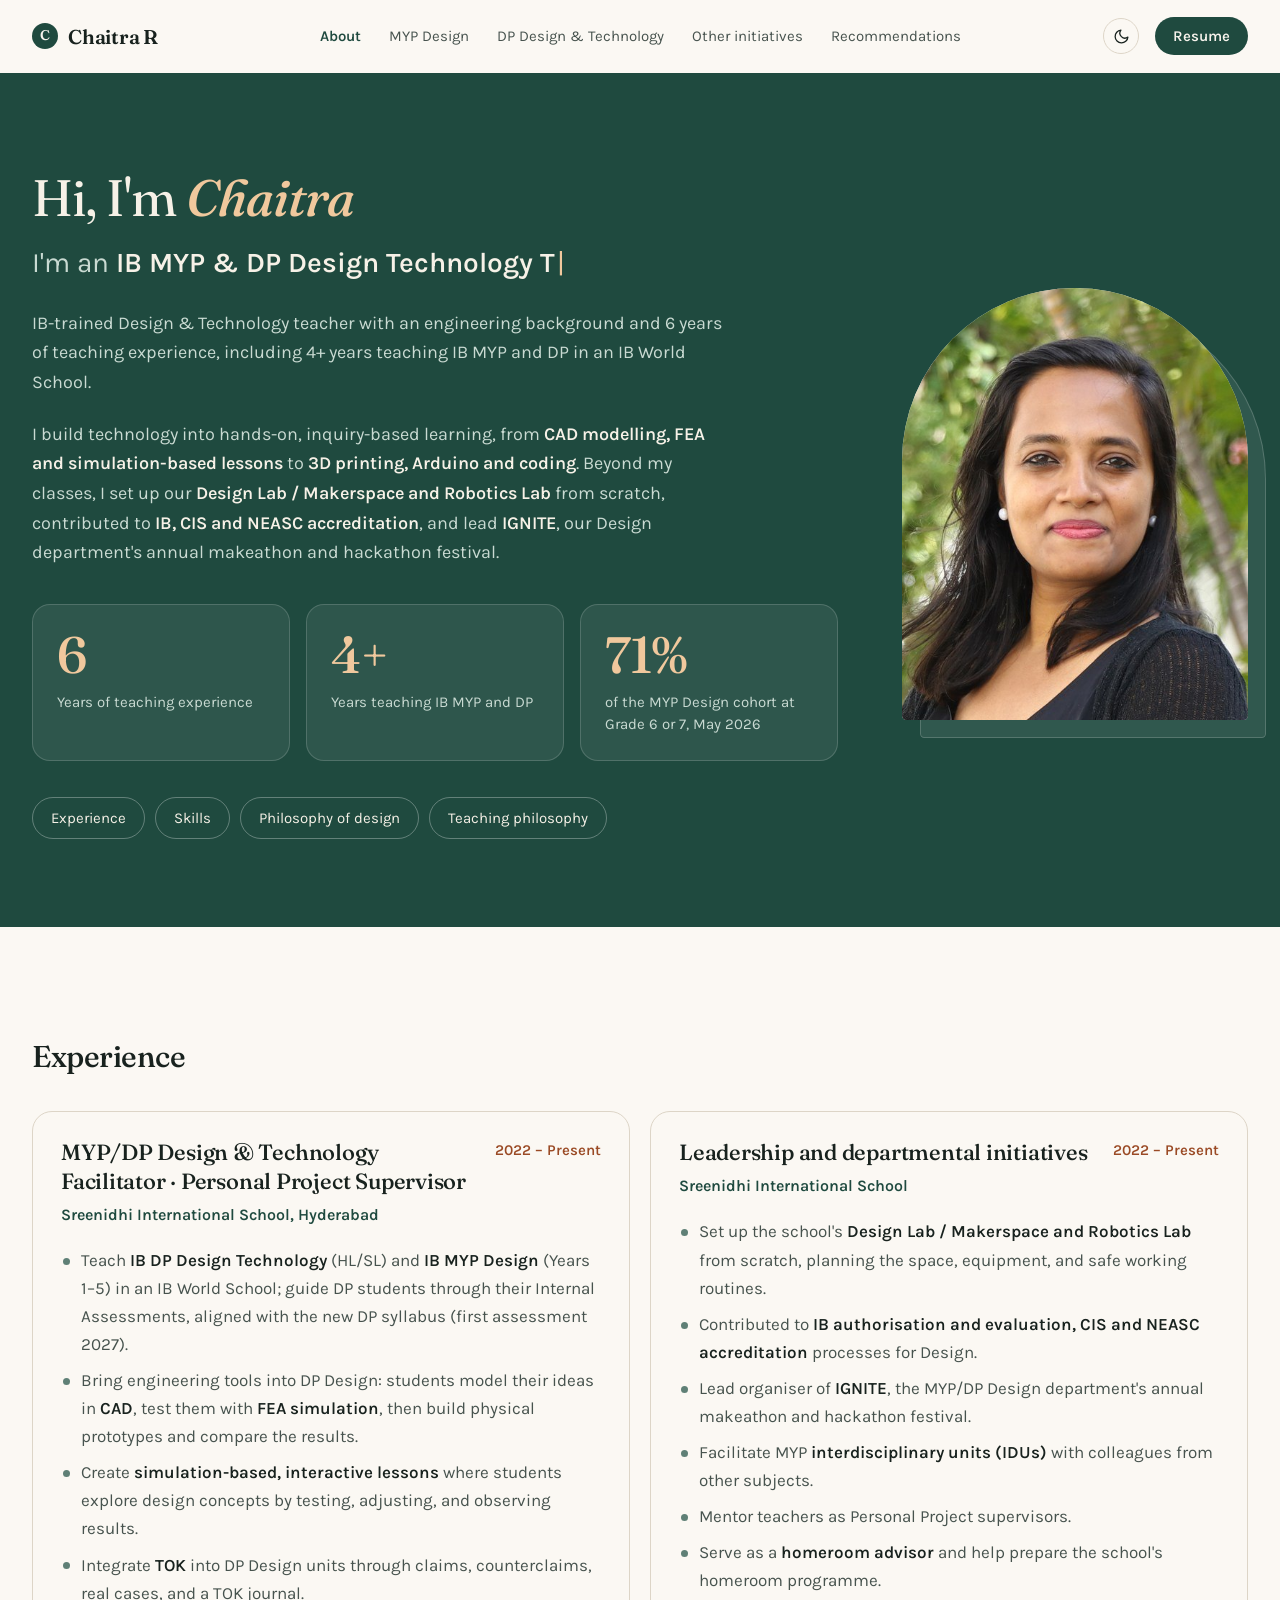
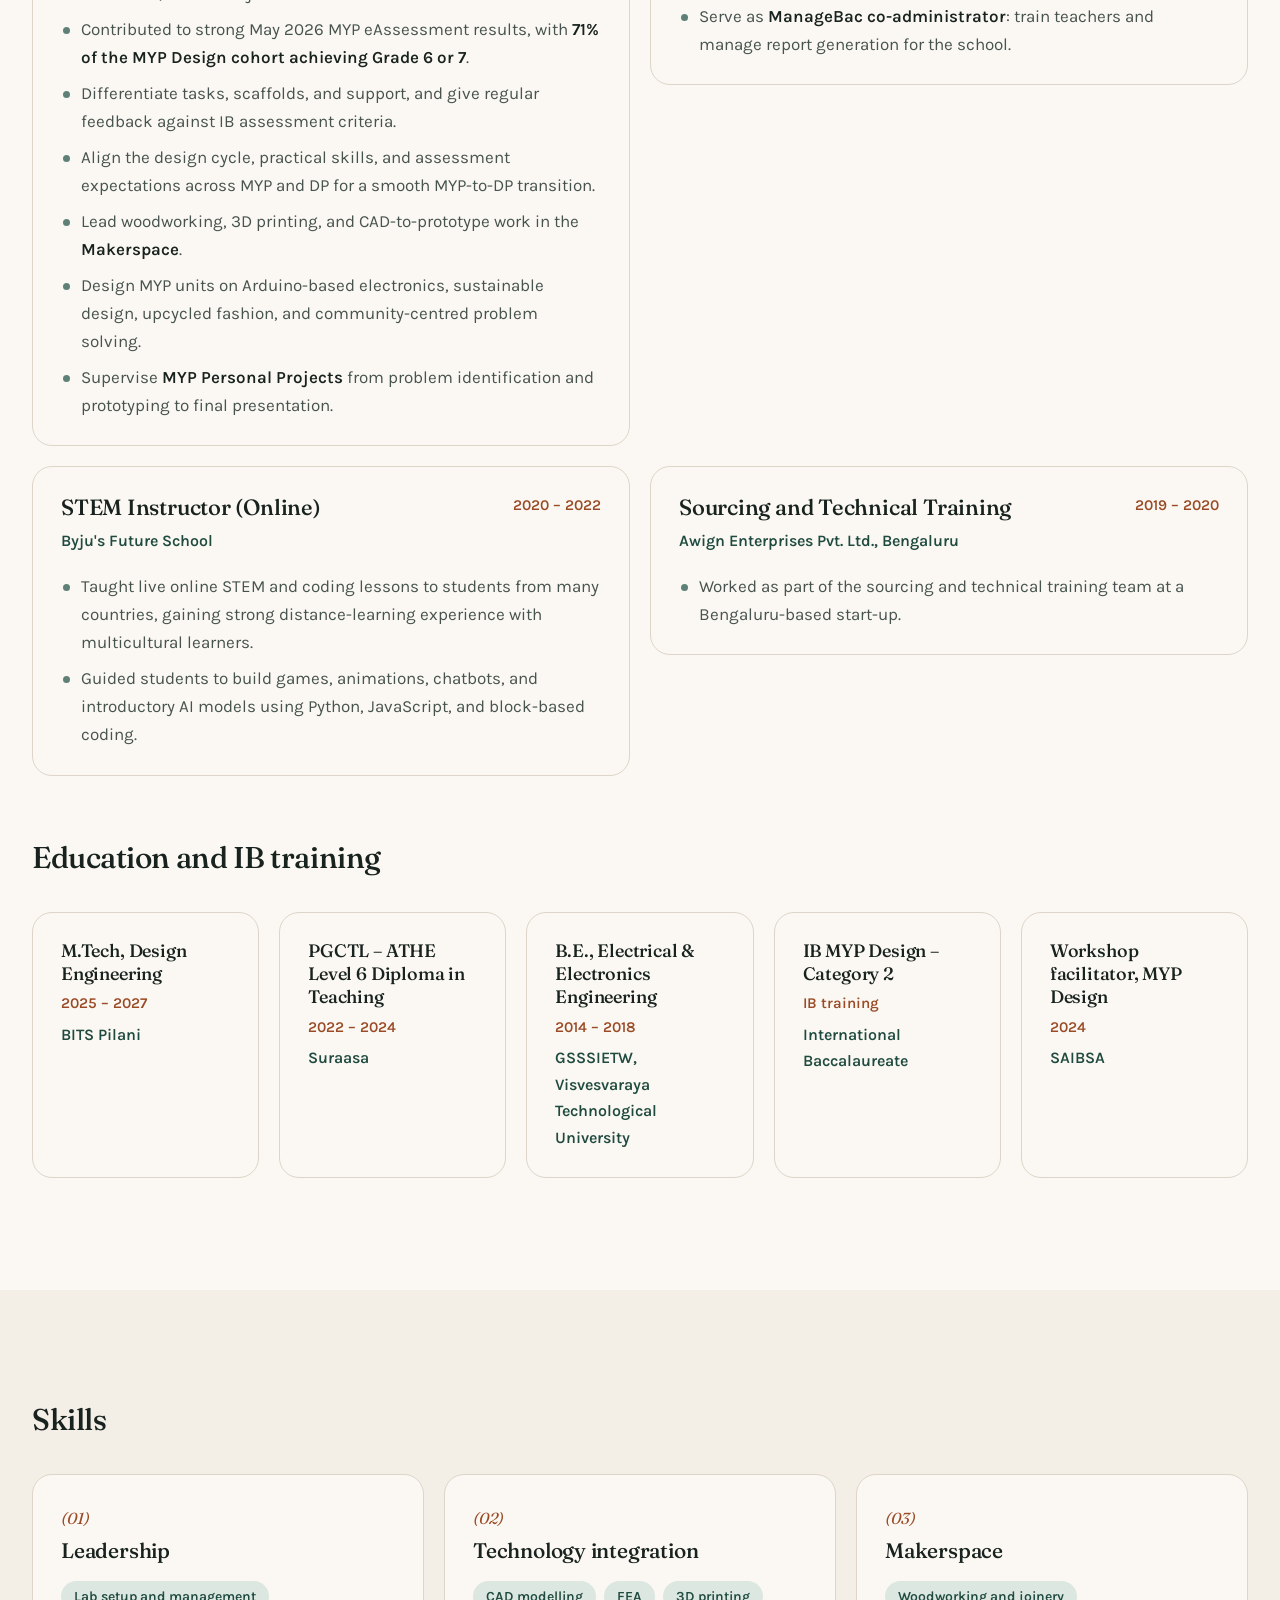
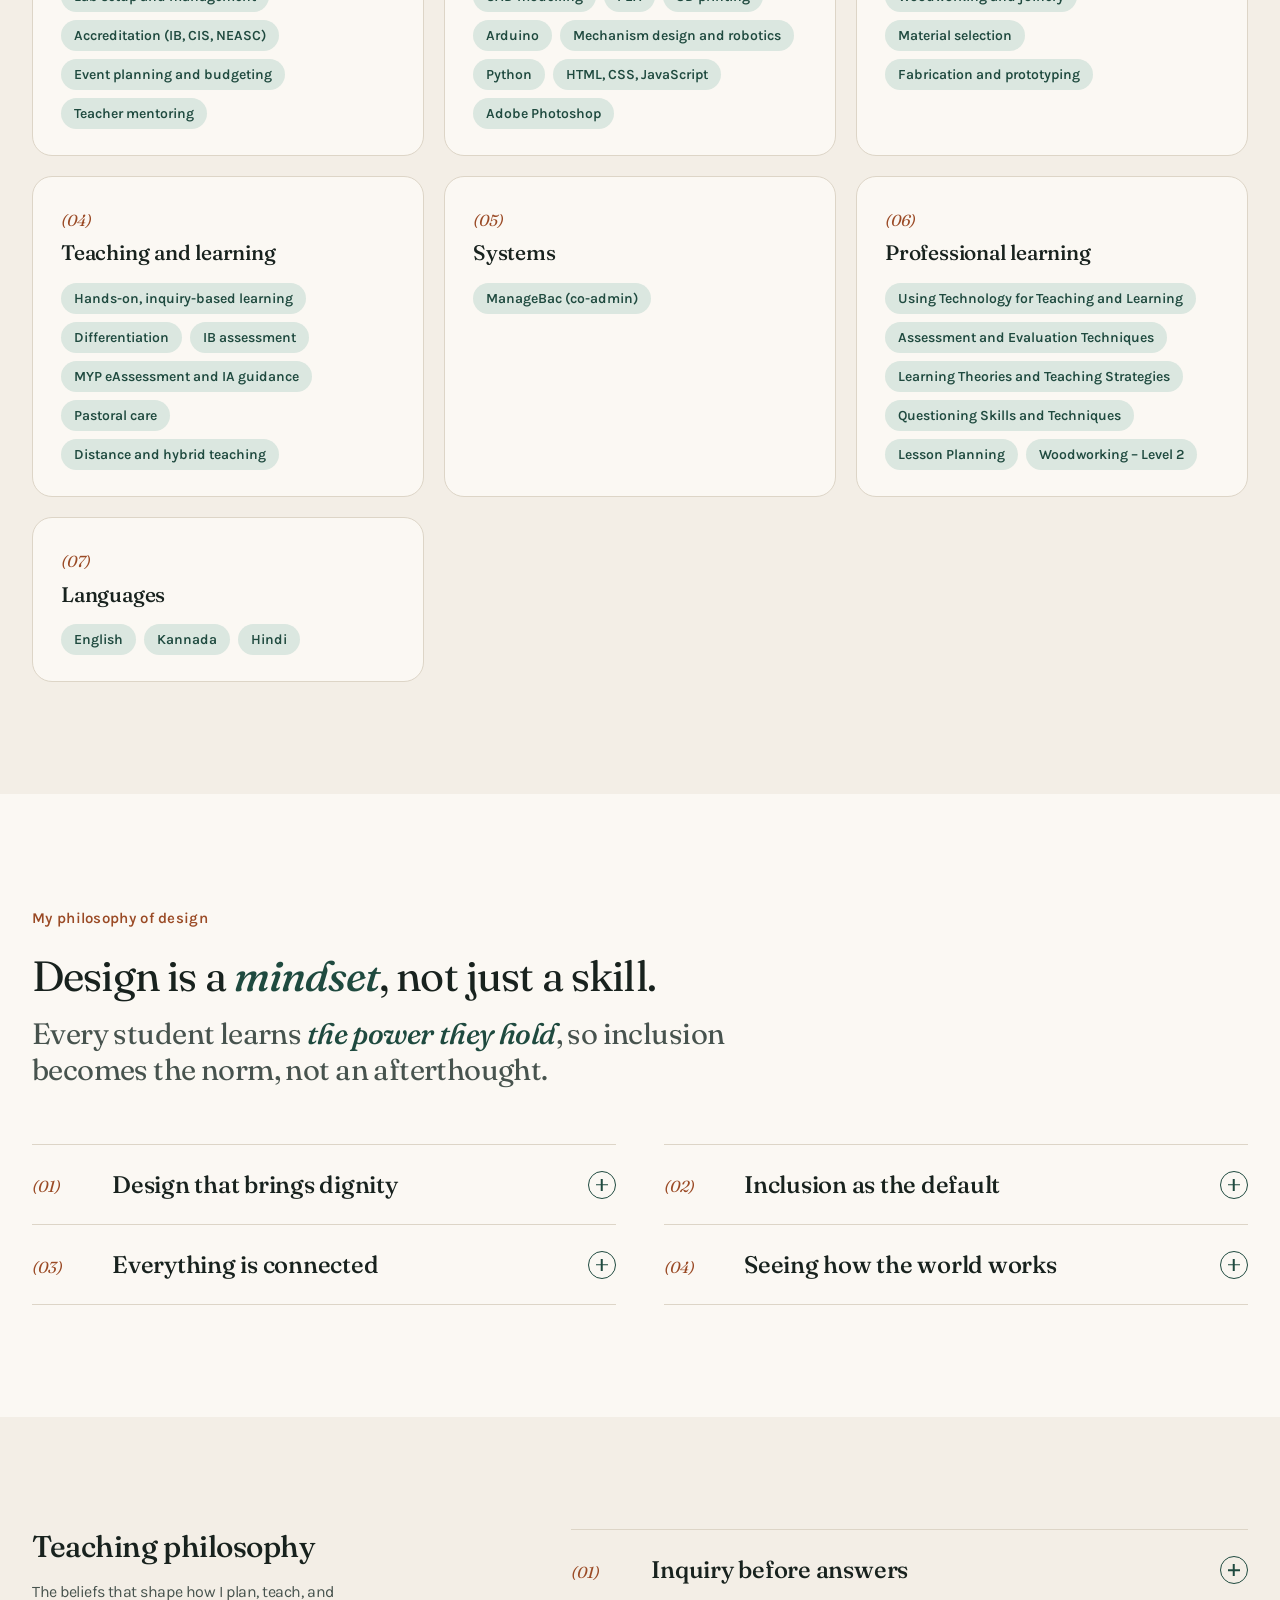
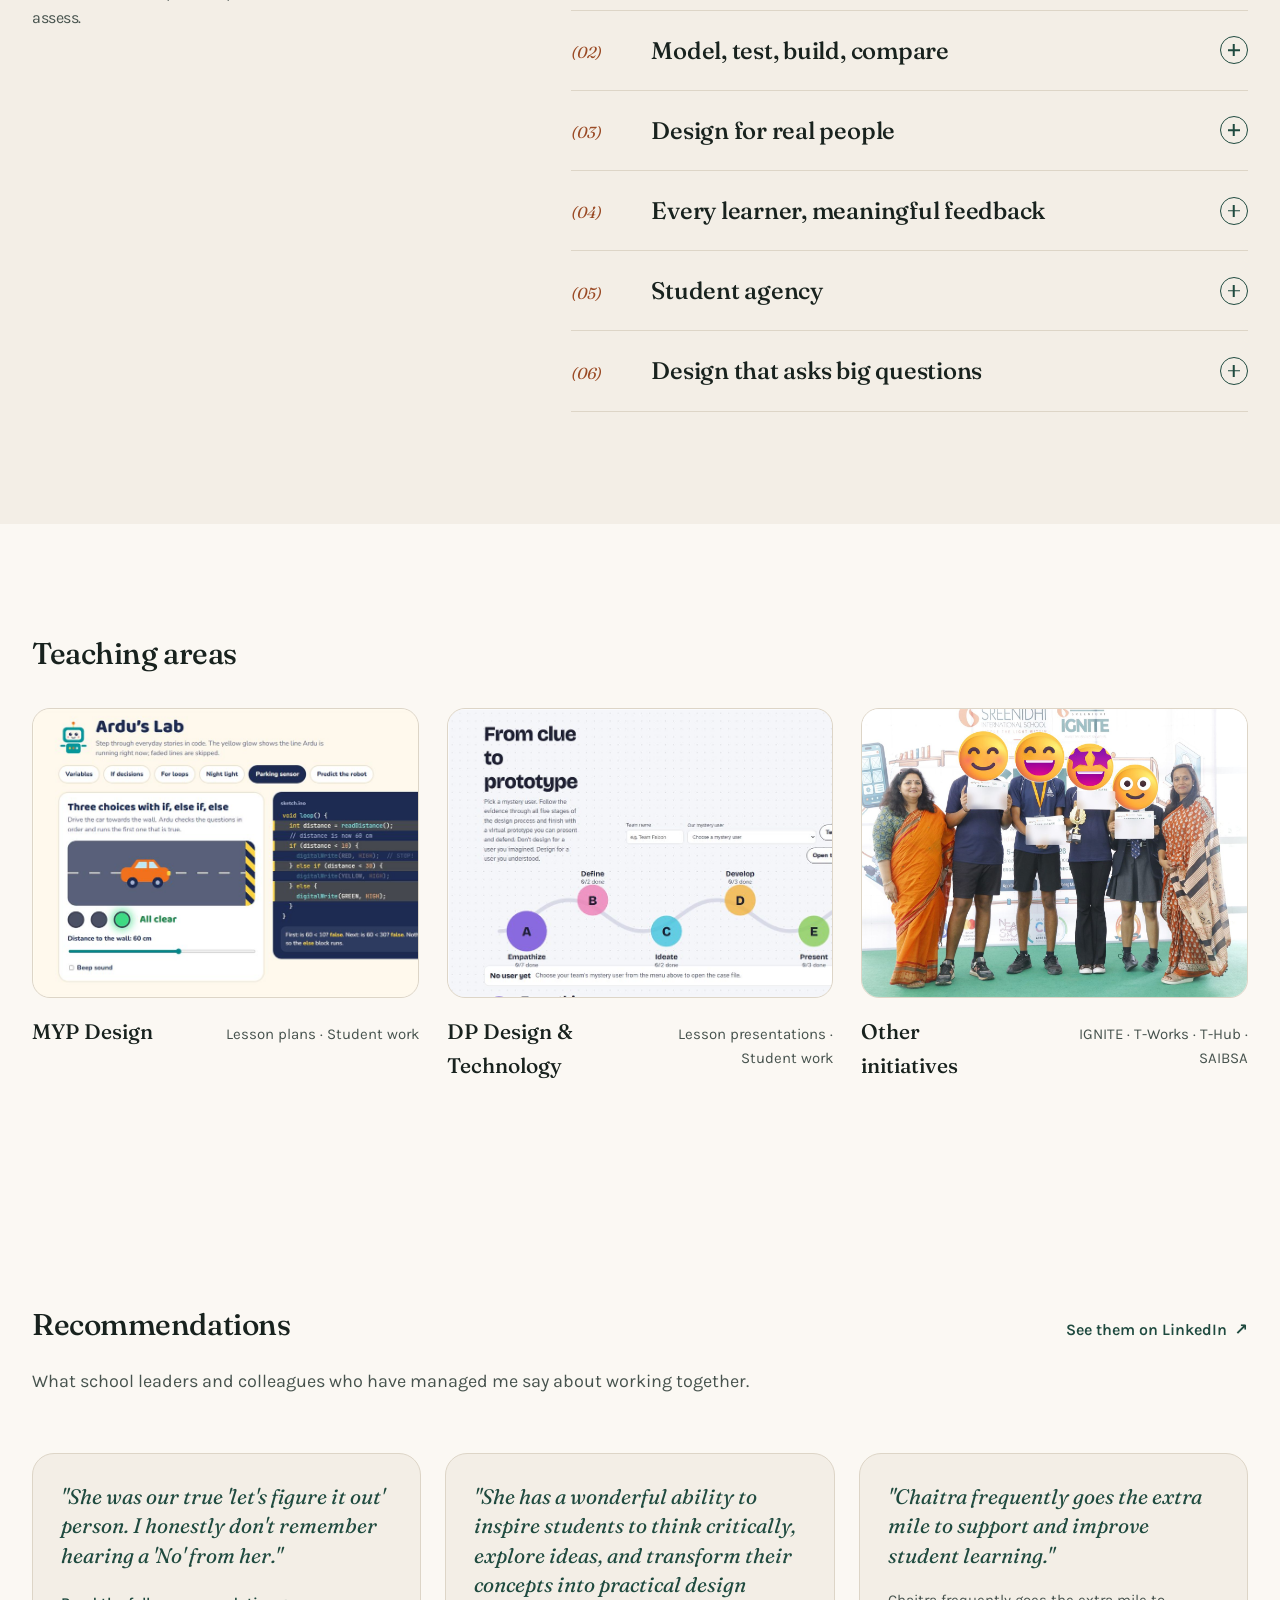
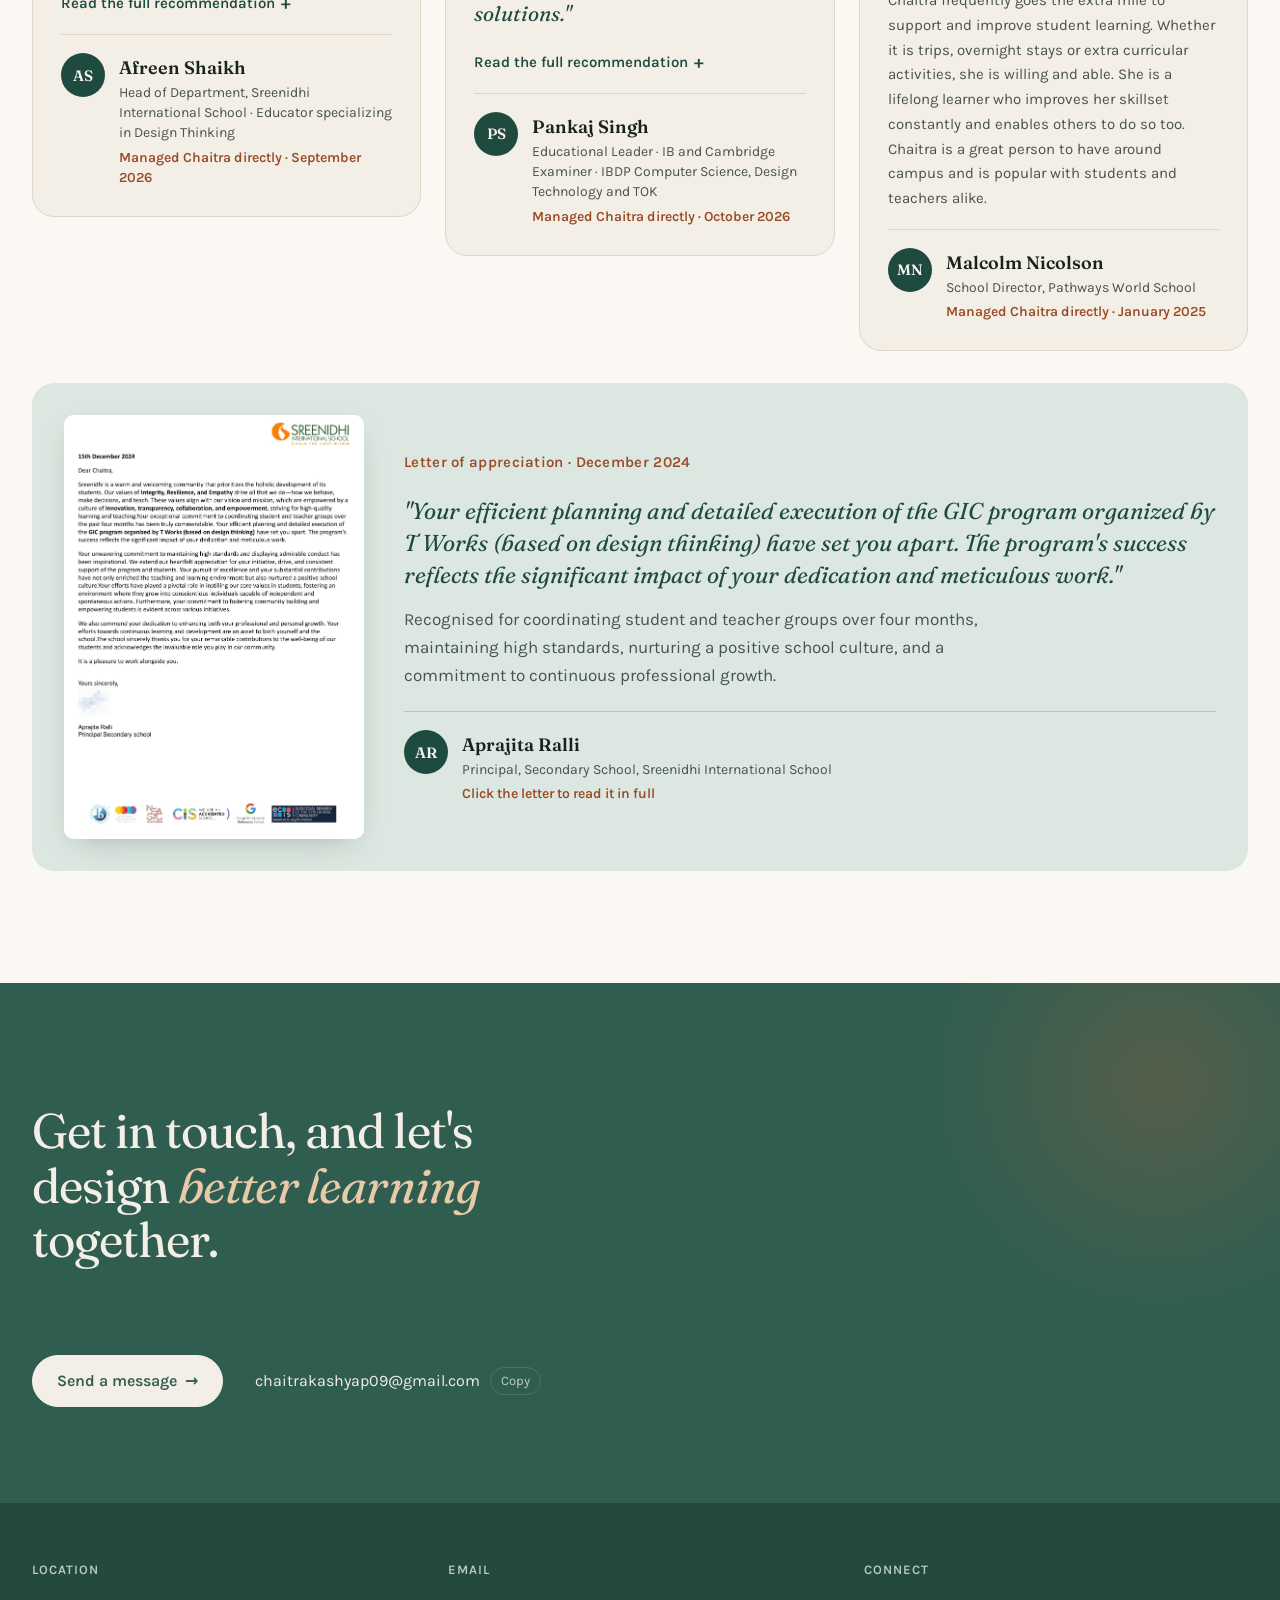
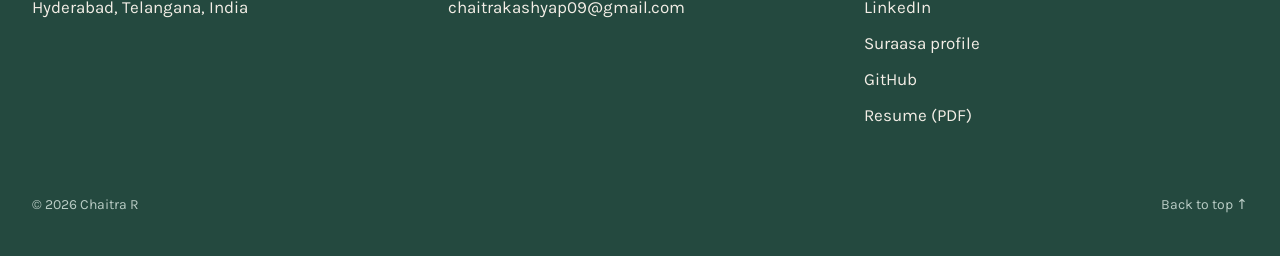
==== commit dfe7957a: "Make About the landing page - index.html now opens on the About content (Who I am, experience,   ski" ====
--- a/about.html
+++ b/about.html
@@ -2,210 +2,10 @@
 <html lang="en">
 <head>
   <meta charset="utf-8">
-  <meta name="viewport" content="width=device-width, initial-scale=1">
-  <title>About — Chaitra R</title>
-  <meta name="description" content="About Chaitra R: IB MYP and DP Design Technology teacher, teaching philosophy, experience, education, and skills.">
-  <script>try { var t = localStorage.getItem('theme'); if (t) document.documentElement.dataset.theme = t; } catch (e) {}</script>
-  <link rel="preconnect" href="https://fonts.googleapis.com">
-  <link rel="preconnect" href="https://fonts.gstatic.com" crossorigin>
-  <link href="https://fonts.googleapis.com/css2?family=Fraunces:ital,opsz,wght@0,9..144,400;0,9..144,500;0,9..144,600;1,9..144,400;1,9..144,500&family=Karla:wght@400;500;600;700&display=swap" rel="stylesheet">
-  <link rel="stylesheet" href="css/style.css">
+  <title>Chaitra R</title>
+  <meta http-equiv="refresh" content="0; url=index.html">
+  <link rel="canonical" href="https://unboxedthinking.in/">
+  <script>location.replace('index.html' + location.hash);</script>
 </head>
-<body id="top">
-  <header class="site-header">
-    <div class="container header-inner">
-      <a href="index.html" class="logo"><span class="logo-mark" aria-hidden="true">C</span>Chaitra R</a>
-      <nav class="nav" id="menu" aria-label="Main">
-        <a href="about.html" aria-current="page">About</a>
-        <a href="myp.html">MYP Design</a>
-        <a href="dp.html">DP Design &amp; Technology</a>
-        <a href="initiatives.html">Other initiatives</a>
-        <a href="index.html#recommendations">Recommendations</a>
-      </nav>
-      <div class="header-actions">
-        <button class="icon-btn" id="themeToggle" aria-label="Switch to dark mode" title="Toggle theme">
-          <svg class="icon-moon" viewBox="0 0 24 24" width="17" height="17" aria-hidden="true"><path d="M21 12.8A9 9 0 1 1 11.2 3a7 7 0 0 0 9.8 9.8z" fill="none" stroke="currentColor" stroke-width="1.8" stroke-linecap="round" stroke-linejoin="round"/></svg>
-          <svg class="icon-sun" viewBox="0 0 24 24" width="17" height="17" aria-hidden="true"><circle cx="12" cy="12" r="4" fill="none" stroke="currentColor" stroke-width="1.8"/><path d="M12 2v2M12 20v2M4.9 4.9l1.4 1.4M17.7 17.7l1.4 1.4M2 12h2M20 12h2M4.9 19.1l1.4-1.4M17.7 6.3l1.4-1.4" stroke="currentColor" stroke-width="1.8" stroke-linecap="round"/></svg>
-        </button>
-        <a class="resume-btn" href="assets/Chaitra_R_CV.pdf" target="_blank" rel="noopener">Resume</a>
-        <button class="icon-btn menu-toggle" id="menuToggle" aria-label="Open menu" aria-expanded="false" aria-controls="menu">☰</button>
-      </div>
-    </div>
-  </header>
-
-  <main>
-    <section class="about-hero" id="who">
-      <div class="container hero-split">
-        <div class="reveal">
-          <h1>Hi, I'm <em>Chaitra</em></h1>
-          <p class="role-line" aria-label="IB MYP and DP Design Technology Teacher, Design and Technology Educator, Makerspace Lead, IB Educator, Design Engineer">I'm an <span class="typed" id="typed" data-words='["IB MYP &amp; DP Design Technology Teacher", "Design &amp; Technology Educator", "Makerspace Lead", "IB Educator", "Design Engineer"]'>IB MYP &amp; DP Design Technology Teacher</span><span class="cursor" aria-hidden="true">|</span></p>
-          <p class="lead">IB-trained Design &amp; Technology teacher with an engineering background and 6 years of teaching experience, including 4+ years teaching IB MYP and DP in an IB World School.</p>
-          <p class="lead">I build technology into hands-on, inquiry-based learning, from <strong>CAD modelling, FEA and simulation-based lessons</strong> to <strong>3D printing, Arduino and coding</strong>. Beyond my classes, I set up our <strong>Design Lab / Makerspace and Robotics Lab</strong> from scratch, contributed to <strong>IB, CIS and NEASC accreditation</strong>, and lead <strong>IGNITE</strong>, our Design department's annual makeathon and hackathon festival.</p>
-          <div class="stats">
-            <div class="stat"><strong data-count="6">6</strong><span>Years of teaching experience</span></div>
-            <div class="stat"><strong data-count="4" data-suffix="+">4+</strong><span>Years teaching IB MYP and DP</span></div>
-            <div class="stat"><strong data-count="71" data-suffix="%">71%</strong><span>of the MYP Design cohort at Grade 6 or 7, May 2026</span></div>
-          </div>
-          <div class="subnav" aria-label="On this page">
-            <a href="#experience">Experience</a>
-            <a href="#skills">Skills</a>
-            <a href="#design-philosophy">Philosophy of design</a>
-            <a href="#philosophy">Teaching philosophy</a>
-          </div>
-        </div>
-        <div class="portrait-wrap reveal">
-          <div class="portrait"><img src="assets/chaitra-r.jpg" alt="Portrait of Chaitra R"></div>
-        </div>
-      </div>
-    </section>
-
-    <section class="section" id="experience">
-      <div class="container">
-        <div class="row-head reveal"><h2>Experience</h2></div>
-        <div>
-          <ol class="rows card-grid exp-grid">
-            <li class="reveal">
-              <h3>MYP/DP Design &amp; Technology Facilitator · Personal Project Supervisor</h3>
-              <p class="date">2022 – Present</p>
-              <p class="org">Sreenidhi International School, Hyderabad</p>
-              <ul class="points">
-                <li>Teach <strong>IB DP Design Technology</strong> (HL/SL) and <strong>IB MYP Design</strong> (Years 1–5) in an IB World School; guide DP students through their Internal Assessments, aligned with the new DP syllabus (first assessment 2027).</li>
-                <li>Bring engineering tools into DP Design: students model their ideas in <strong>CAD</strong>, test them with <strong>FEA simulation</strong>, then build physical prototypes and compare the results.</li>
-                <li>Create <strong>simulation-based, interactive lessons</strong> where students explore design concepts by testing, adjusting, and observing results.</li>
-                <li>Integrate <strong>TOK</strong> into DP Design units through claims, counterclaims, real cases, and a TOK journal.</li>
-                <li>Contributed to strong May 2026 MYP eAssessment results, with <strong>71% of the MYP Design cohort achieving Grade 6 or 7</strong>.</li>
-                <li>Differentiate tasks, scaffolds, and support, and give regular feedback against IB assessment criteria.</li>
-                <li>Align the design cycle, practical skills, and assessment expectations across MYP and DP for a smooth MYP-to-DP transition.</li>
-                <li>Lead woodworking, 3D printing, and CAD-to-prototype work in the <strong>Makerspace</strong>.</li>
-                <li>Design MYP units on Arduino-based electronics, sustainable design, upcycled fashion, and community-centred problem solving.</li>
-                <li>Supervise <strong>MYP Personal Projects</strong> from problem identification and prototyping to final presentation.</li>
-              </ul>
-            </li>
-            <li class="reveal">
-              <h3>Leadership and departmental initiatives</h3>
-              <p class="date">2022 – Present</p>
-              <p class="org">Sreenidhi International School</p>
-              <ul class="points">
-                <li>Set up the school's <strong>Design Lab / Makerspace and Robotics Lab</strong> from scratch, planning the space, equipment, and safe working routines.</li>
-                <li>Contributed to <strong>IB authorisation and evaluation, CIS and NEASC accreditation</strong> processes for Design.</li>
-                <li>Lead organiser of <strong>IGNITE</strong>, the MYP/DP Design department's annual makeathon and hackathon festival.</li>
-                <li>Facilitate MYP <strong>interdisciplinary units (IDUs)</strong> with colleagues from other subjects.</li>
-                <li>Mentor teachers as Personal Project supervisors.</li>
-                <li>Serve as a <strong>homeroom advisor</strong> and help prepare the school's homeroom programme.</li>
-                <li>Serve as <strong>ManageBac co-administrator</strong>: train teachers and manage report generation for the school.</li>
-              </ul>
-            </li>
-            <li class="reveal">
-              <h3>STEM Instructor (Online)</h3>
-              <p class="date">2020 – 2022</p>
-              <p class="org">Byju's Future School</p>
-              <ul class="points">
-                <li>Taught live online STEM and coding lessons to students from many countries, gaining strong distance-learning experience with multicultural learners.</li>
-                <li>Guided students to build games, animations, chatbots, and introductory AI models using Python, JavaScript, and block-based coding.</li>
-              </ul>
-            </li>
-            <li class="reveal">
-              <h3>Sourcing and Technical Training</h3>
-              <p class="date">2019 – 2020</p>
-              <p class="org">Awign Enterprises Pvt. Ltd., Bengaluru</p>
-              <ul class="points">
-                <li>Worked as part of the sourcing and technical training team at a Bengaluru-based start-up.</li>
-              </ul>
-            </li>
-          </ol>
-
-          <div class="row-head reveal edu-head" id="education"><h2>Education and IB training</h2></div>
-          <ol class="rows card-grid edu-grid">
-            <li class="reveal"><h3>M.Tech, Design Engineering</h3><p class="date">2025 – 2027</p><p class="org">BITS Pilani</p></li>
-            <li class="reveal"><h3>PGCTL – ATHE Level 6 Diploma in Teaching</h3><p class="date">2022 – 2024</p><p class="org">Suraasa</p></li>
-            <li class="reveal"><h3>B.E., Electrical &amp; Electronics Engineering</h3><p class="date">2014 – 2018</p><p class="org">GSSSIETW, Visvesvaraya Technological University</p></li>
-            <li class="reveal"><h3>IB MYP Design – Category 2</h3><p class="date">IB training</p><p class="org">International Baccalaureate</p></li>
-            <li class="reveal"><h3>Workshop facilitator, MYP Design</h3><p class="date">2024</p><p class="org">SAIBSA</p></li>
-          </ol>
-        </div>
-      </div>
-    </section>
-
-    <section class="section cream" id="skills">
-      <div class="container">
-        <div class="row-head reveal"><h2>Skills</h2></div>
-        <ol class="num-list card-grid skill-grid">
-          <li class="reveal"><span class="num">(01)</span><div><h3>Leadership</h3><div class="chips"><span class="chip">Lab setup and management</span><span class="chip">Accreditation (IB, CIS, NEASC)</span><span class="chip">Event planning and budgeting</span><span class="chip">Teacher mentoring</span></div></div></li>
-          <li class="reveal"><span class="num">(02)</span><div><h3>Technology integration</h3><div class="chips"><span class="chip">CAD modelling</span><span class="chip">FEA</span><span class="chip">3D printing</span><span class="chip">Arduino</span><span class="chip">Mechanism design and robotics</span><span class="chip">Python</span><span class="chip">HTML, CSS, JavaScript</span><span class="chip">Adobe Photoshop</span></div></div></li>
-          <li class="reveal"><span class="num">(03)</span><div><h3>Makerspace</h3><div class="chips"><span class="chip">Woodworking and joinery</span><span class="chip">Material selection</span><span class="chip">Fabrication and prototyping</span></div></div></li>
-          <li class="reveal"><span class="num">(04)</span><div><h3>Teaching and learning</h3><div class="chips"><span class="chip">Hands-on, inquiry-based learning</span><span class="chip">Differentiation</span><span class="chip">IB assessment</span><span class="chip">MYP eAssessment and IA guidance</span><span class="chip">Pastoral care</span><span class="chip">Distance and hybrid teaching</span></div></div></li>
-          <li class="reveal"><span class="num">(05)</span><div><h3>Systems</h3><div class="chips"><span class="chip">ManageBac (co-admin)</span></div></div></li>
-          <li class="reveal"><span class="num">(06)</span><div><h3>Professional learning</h3><div class="chips"><span class="chip">Using Technology for Teaching and Learning</span><span class="chip">Assessment and Evaluation Techniques</span><span class="chip">Learning Theories and Teaching Strategies</span><span class="chip">Questioning Skills and Techniques</span><span class="chip">Lesson Planning</span><span class="chip">Woodworking – Level 2</span></div></div></li>
-          <li class="reveal"><span class="num">(07)</span><div><h3>Languages</h3><div class="chips"><span class="chip">English</span><span class="chip">Kannada</span><span class="chip">Hindi</span></div></div></li>
-        </ol>
-      </div>
-    </section>
-
-    <section class="section design-philosophy" id="design-philosophy">
-      <div class="container">
-        <p class="page-label reveal">My philosophy of design</p>
-        <p class="big-statement animate-words">Design is a <em>mindset</em>, not just a skill.</p>
-        <p class="big-statement second animate-words">Every student learns <em>the power they hold</em>, so inclusion becomes the norm, not an afterthought.</p>
-        <ol class="num-list accordion two-col-acc">
-          <li class="reveal"><details><summary><span class="num">(01)</span><h3>Design that brings dignity</h3><span class="toggle" aria-hidden="true"></span></summary><div class="detail-body"><p>When a product shuts someone out, it quietly tells them they don't belong. A colour-blind person who can't use an app feels incapable, and that chips away at their self-esteem. Whether it's a community space or an app, good design makes everyone feel valued and makes room for everyone.</p></div></details></li>
-          <li class="reveal"><details><summary><span class="num">(02)</span><h3>Inclusion as the default</h3><span class="toggle" aria-hidden="true"></span></summary><div class="detail-body"><p>Inclusive design shouldn't be a special consideration added at the end. From the very first project, students learn to think and design for everyone, asking "can everyone use this?" from the first sketch.</p></div></details></li>
-          <li class="reveal"><details><summary><span class="num">(03)</span><h3>Everything is connected</h3><span class="toggle" aria-hidden="true"></span></summary><div class="detail-body"><p>Good designers stay aware of society, politics, and the environment, and of how they are interconnected. Every design decision touches people and the planet.</p></div></details></li>
-          <li class="reveal"><details><summary><span class="num">(04)</span><h3>Seeing how the world works</h3><span class="toggle" aria-hidden="true"></span></summary><div class="detail-body"><p>Design is shaped by forces far beyond the drawing board: economics, culture, politics, and the environment. When students study examples like planned obsolescence, they see how products are made to be replaced, and who pays the price. Understanding how the world runs, and the part designers play in it, shapes how they think when they design.</p></div></details></li>
-        </ol>
-      </div>
-    </section>
-
-    <section class="section cream" id="philosophy">
-      <div class="container split">
-        <div class="split-label sticky reveal">Teaching philosophy<p>The beliefs that shape how I plan, teach, and assess.</p></div>
-        <ol class="num-list accordion">
-          <li class="reveal"><details><summary><span class="num">(01)</span><h3>Inquiry before answers</h3><span class="toggle" aria-hidden="true"></span></summary><div class="detail-body"><p>Students learn best when they start with a real question. I design hands-on, inquiry-based units where students investigate, test, and discover, so they learn to think critically rather than simply receive information.</p>
-              <div class="chips"><span class="chip">Inquiry-based learning</span><span class="chip">Critical thinking</span></div></div></details></li>
-          <li class="reveal"><details><summary><span class="num">(02)</span><h3>Model, test, build, compare</h3><span class="toggle" aria-hidden="true"></span></summary><div class="detail-body"><p>I bring real engineering tools into Design. Students model their ideas in CAD, test them with FEA simulation, then build physical prototypes and compare the results, exploring concepts by adjusting and observing, not just reading about them.</p>
-              <div class="chips"><span class="chip">CAD</span><span class="chip">FEA simulation</span><span class="chip">Prototyping</span></div></div></details></li>
-          <li class="reveal"><details><summary><span class="num">(03)</span><h3>Design for real people</h3><span class="toggle" aria-hidden="true"></span></summary><div class="detail-body"><p>"Don't design for a user you imagined. Design for a user you understood." User-centred and community-centred problem solving keeps every project grounded in a genuine need and connects classroom learning to the real world.</p>
-              <div class="chips"><span class="chip">User-centred design</span><span class="chip">Real-world context</span></div></div></details></li>
-          <li class="reveal"><details><summary><span class="num">(04)</span><h3>Every learner, meaningful feedback</h3><span class="toggle" aria-hidden="true"></span></summary><div class="detail-body"><p>I differentiate tasks, scaffolds, and support for students of varying abilities, and give regular, meaningful feedback against IB assessment criteria so every student knows their next step.</p>
-              <div class="chips"><span class="chip">Differentiation</span><span class="chip">IB assessment</span></div></div></details></li>
-          <li class="reveal"><details><summary><span class="num">(05)</span><h3>Student agency</h3><span class="toggle" aria-hidden="true"></span></summary><div class="detail-body"><p>As a Personal Project Supervisor, I guide students through independent design investigations, from identifying a problem to prototyping and presenting, so they own their process and their decisions.</p>
-              <div class="chips"><span class="chip">Personal Project</span><span class="chip">Independence</span></div></div></details></li>
-          <li class="reveal"><details><summary><span class="num">(06)</span><h3>Design that asks big questions</h3><span class="toggle" aria-hidden="true"></span></summary><div class="detail-body"><p>I integrate Theory of Knowledge into DP Design: students take positions on design claims, analyse real cases, argue as different knowers, and build their own knowledge questions.</p>
-              <div class="chips"><span class="chip">TOK</span><span class="chip">Argument</span><span class="chip">Ethics</span></div></div></details></li>
-        </ol>
-      </div>
-    </section>
-  </main>
-
-  <section class="contact-block" id="contact">
-    <div class="container">
-      <h2 class="reveal">Get in touch, and let's design <em>better learning</em> together.</h2>
-      <div class="actions">
-        <a class="btn-pill" href="mailto:chaitrakashyap09@gmail.com">Send a message <span aria-hidden="true">→</span></a>
-        <button class="copy-email" id="copyEmail" data-email="chaitrakashyap09@gmail.com">chaitrakashyap09@gmail.com <span class="copy-hint" id="copyHint">Copy</span></button>
-      </div>
-    </div>
-  </section>
-
-  <footer class="site-footer">
-    <div class="container">
-      <div class="footer-grid">
-        <div><h4>Location</h4><p>Hyderabad, Telangana, India</p></div>
-        <div><h4>Email</h4><a href="mailto:chaitrakashyap09@gmail.com">chaitrakashyap09@gmail.com</a></div>
-        <div>
-          <h4>Connect</h4>
-          <ul>
-            <li><a href="https://www.linkedin.com/in/chaitra-r-297427243" target="_blank" rel="noopener">LinkedIn</a></li>
-            <li><a href="https://learn.suraasa.com/profile/chaitra-r" target="_blank" rel="noopener">Suraasa profile</a></li>
-            <li><a href="https://github.com/Chaitrakashyap" target="_blank" rel="noopener">GitHub</a></li>
-            <li><a href="assets/Chaitra_R_CV.pdf" target="_blank" rel="noopener">Resume (PDF)</a></li>
-          </ul>
-        </div>
-      </div>
-      <div class="footer-bottom"><span>© <span id="year">2026</span> Chaitra R</span><a href="#top">Back to top ↑</a></div>
-    </div>
-  </footer>
-
-  <div class="toast" id="toast" role="status" aria-live="polite"></div>
-  <script src="js/main.js"></script>
-</body>
+<body><p><a href="index.html">Continue to Chaitra R's portfolio</a></p></body>
 </html>
